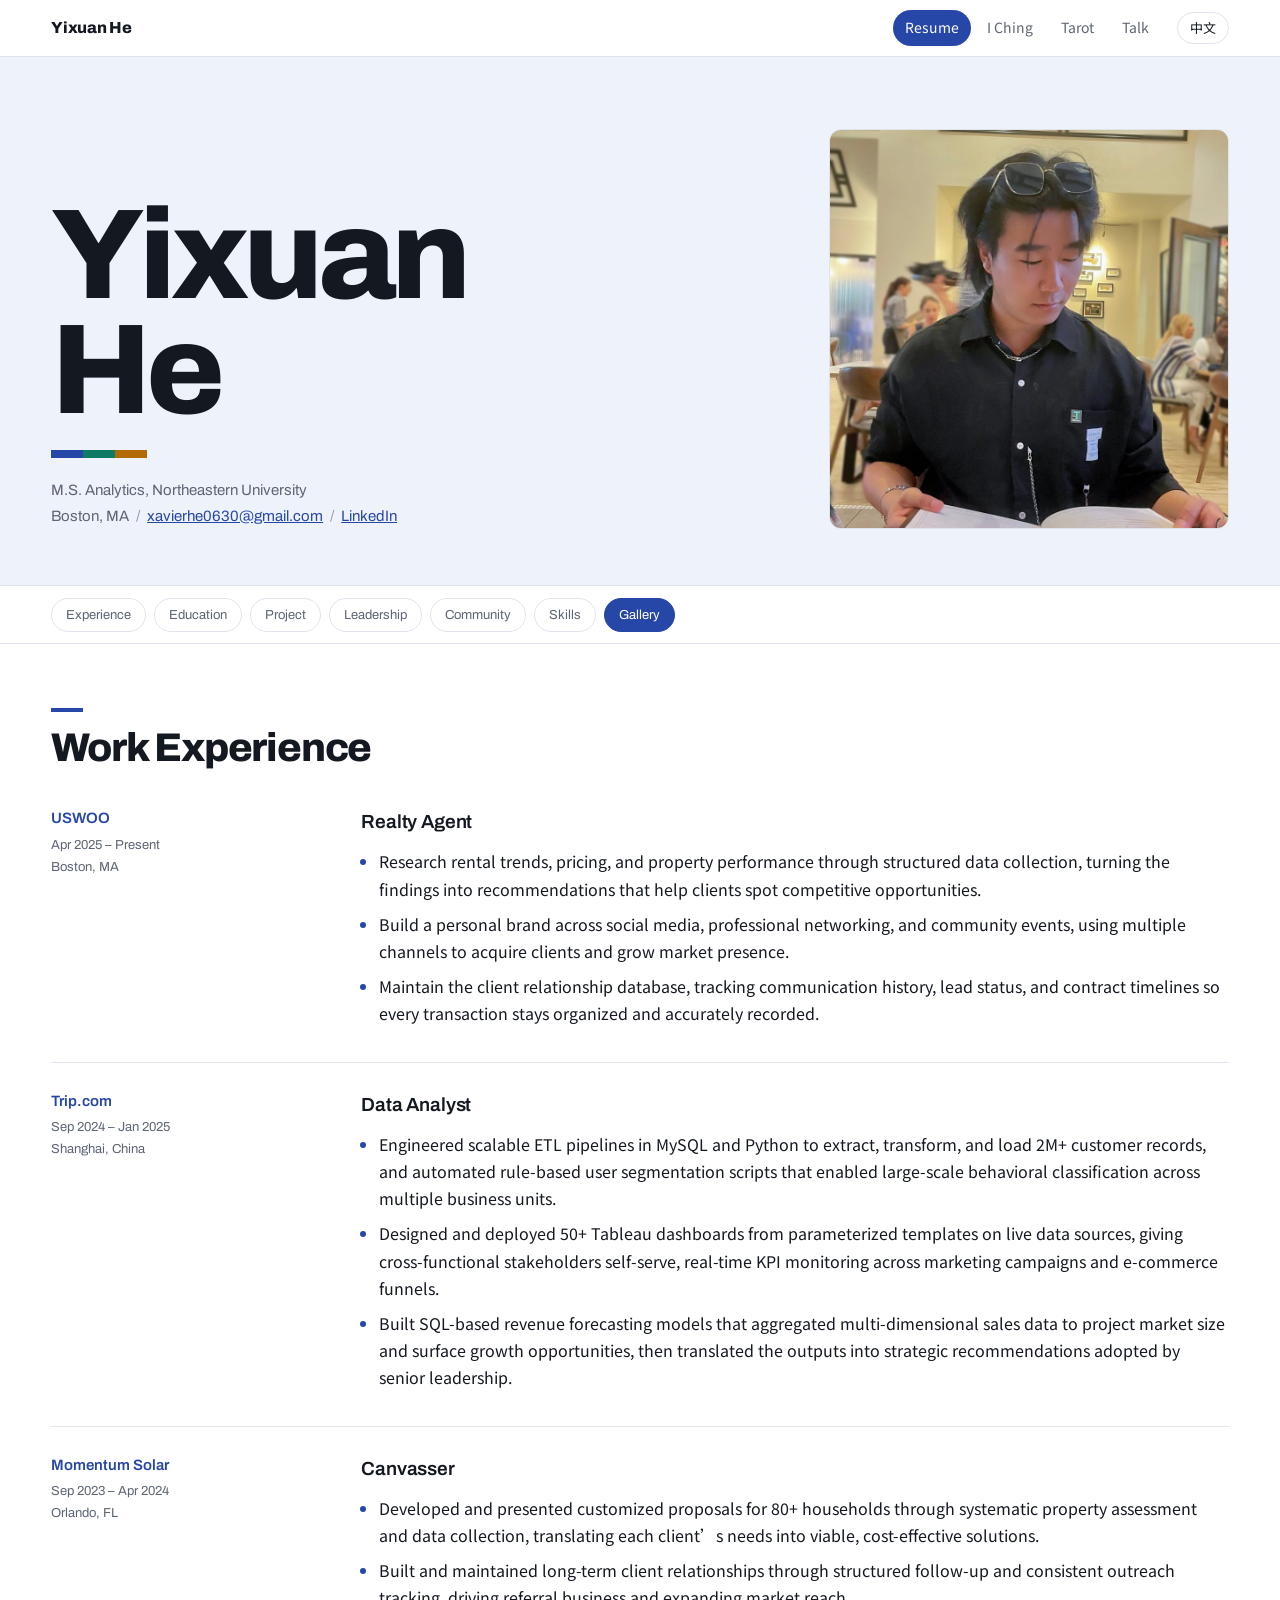
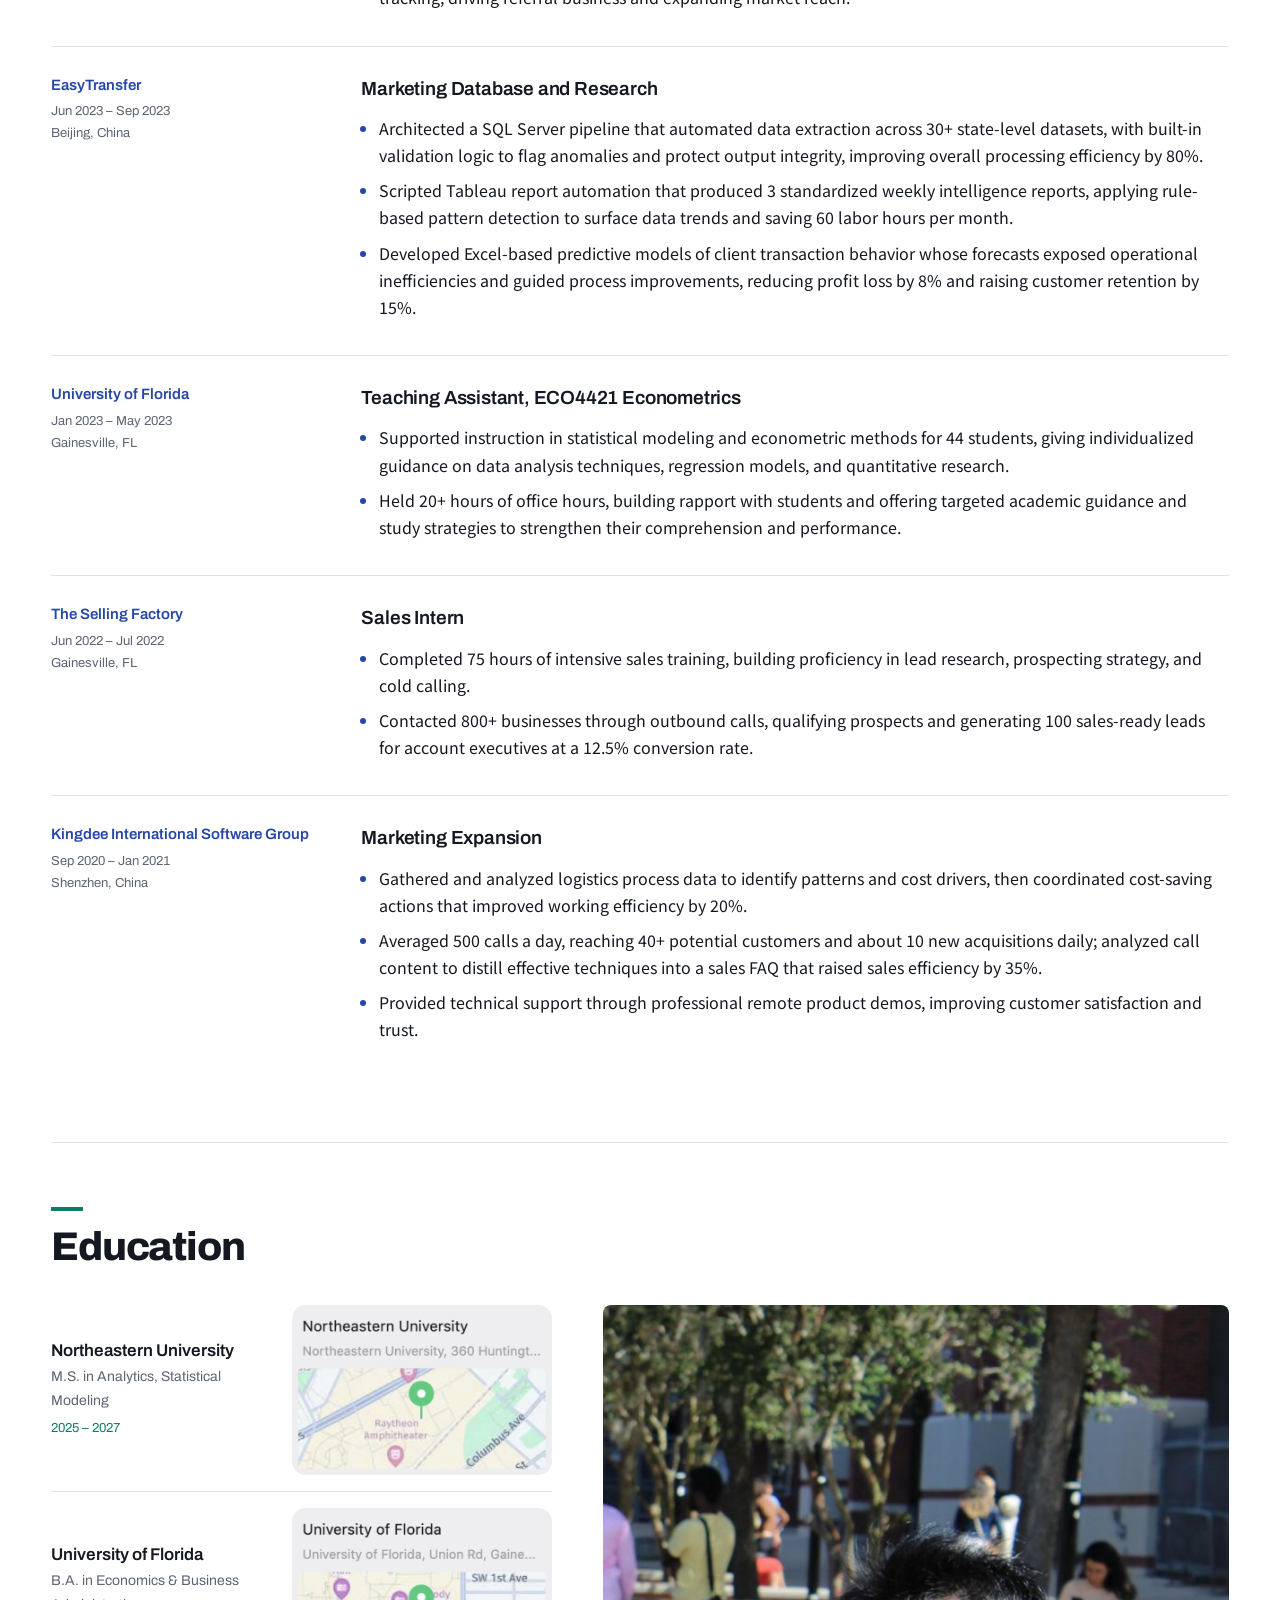
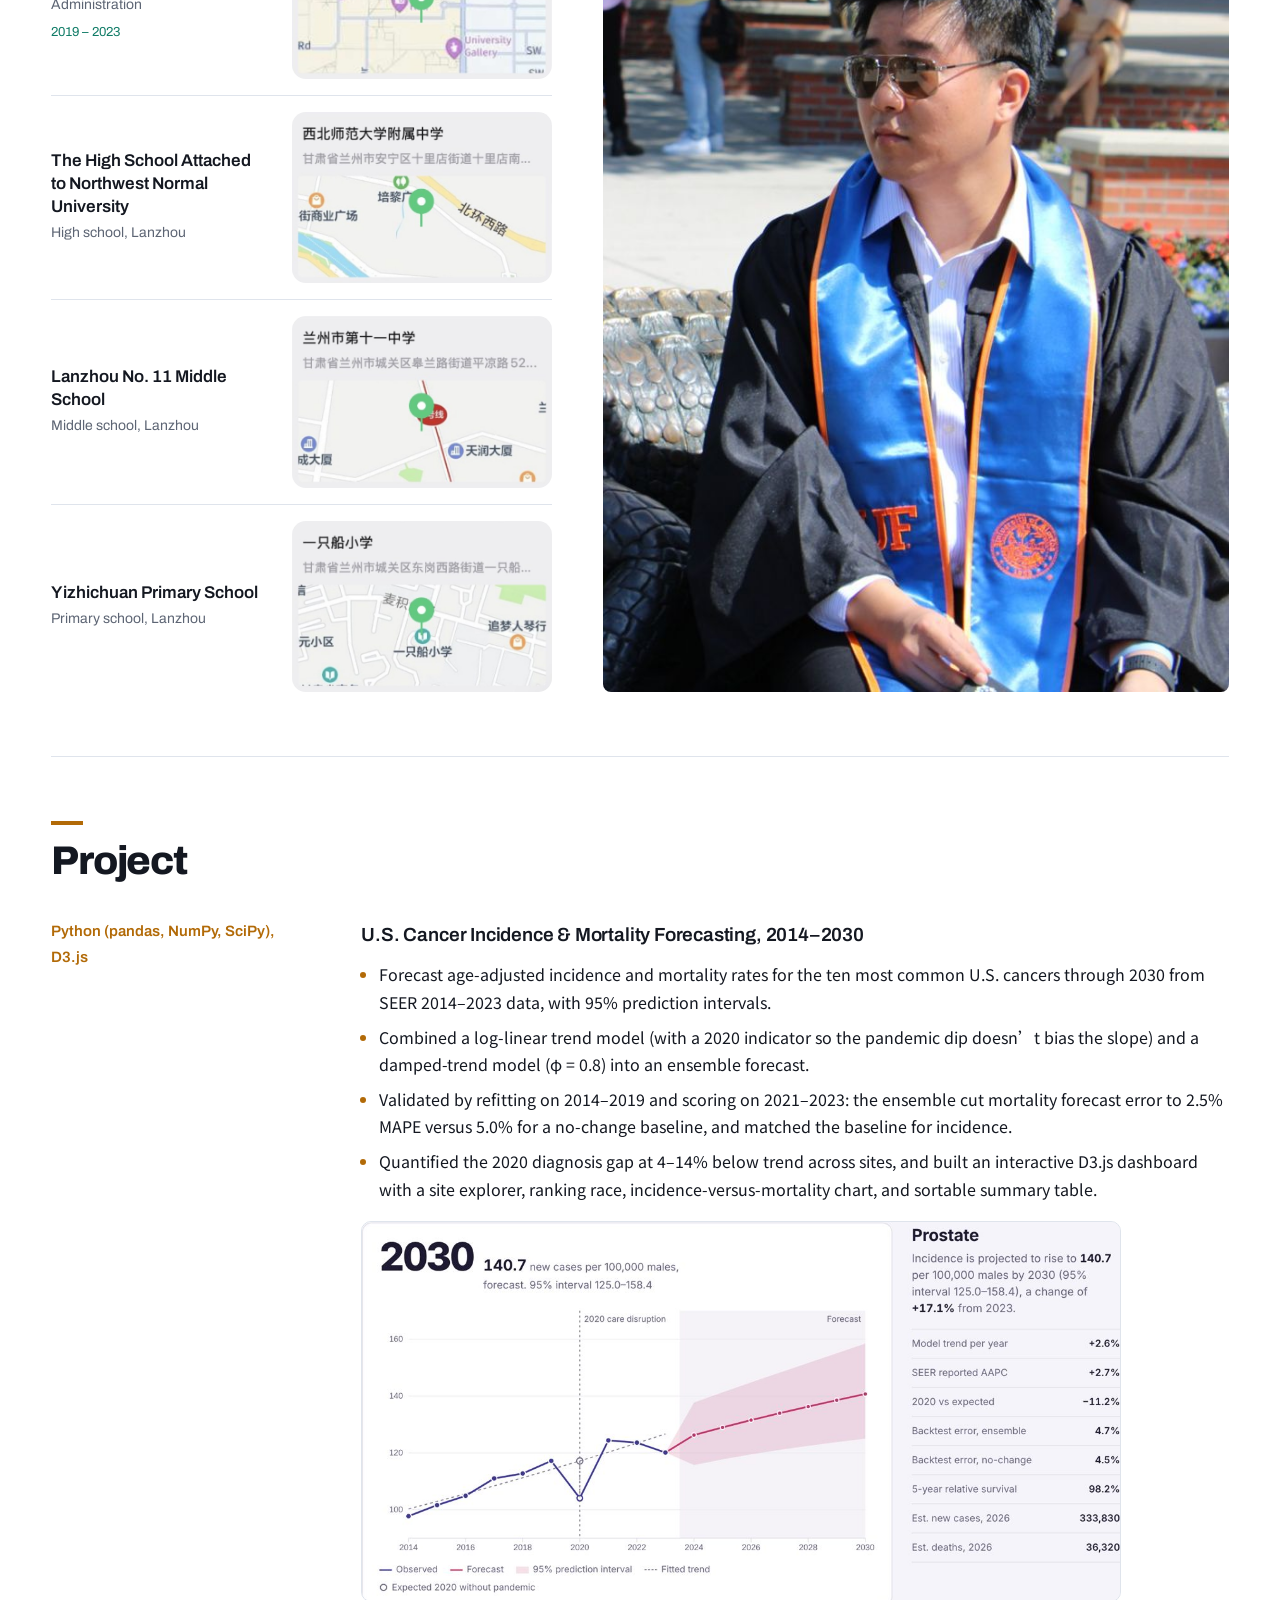
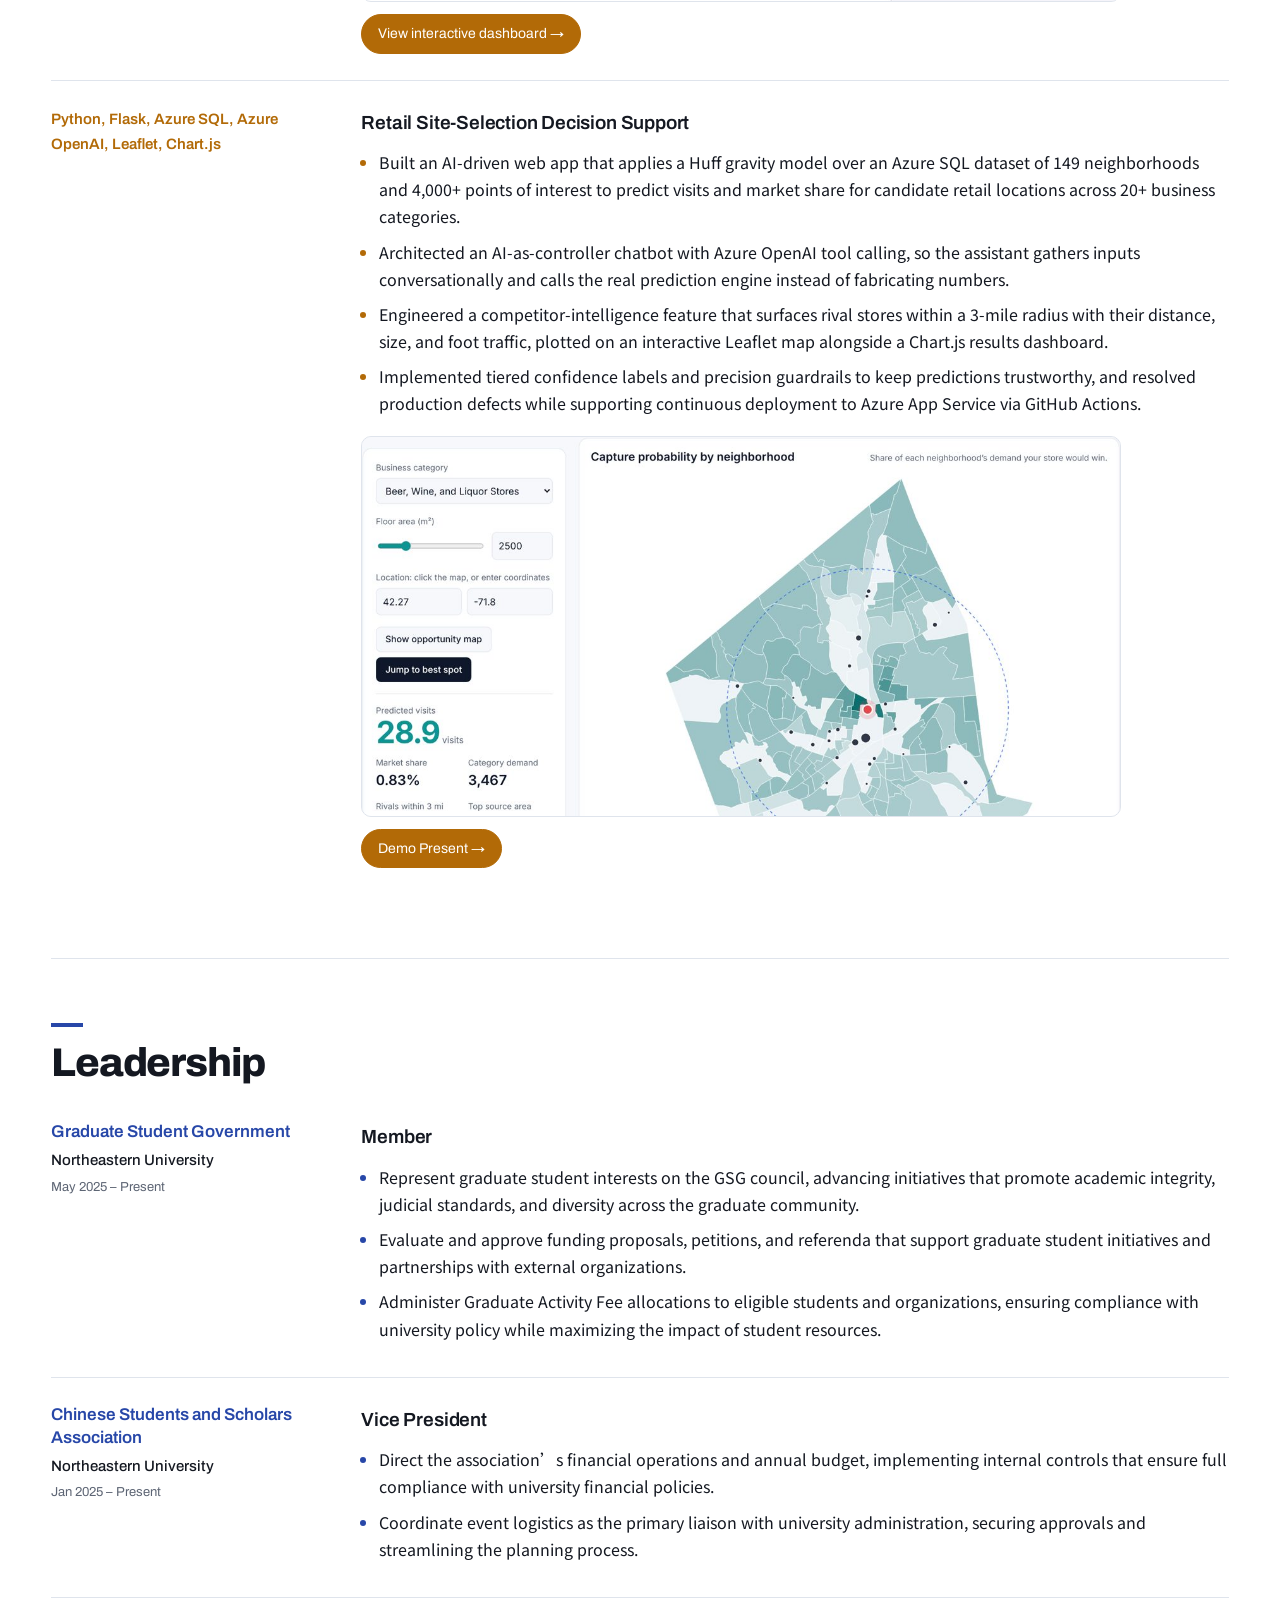
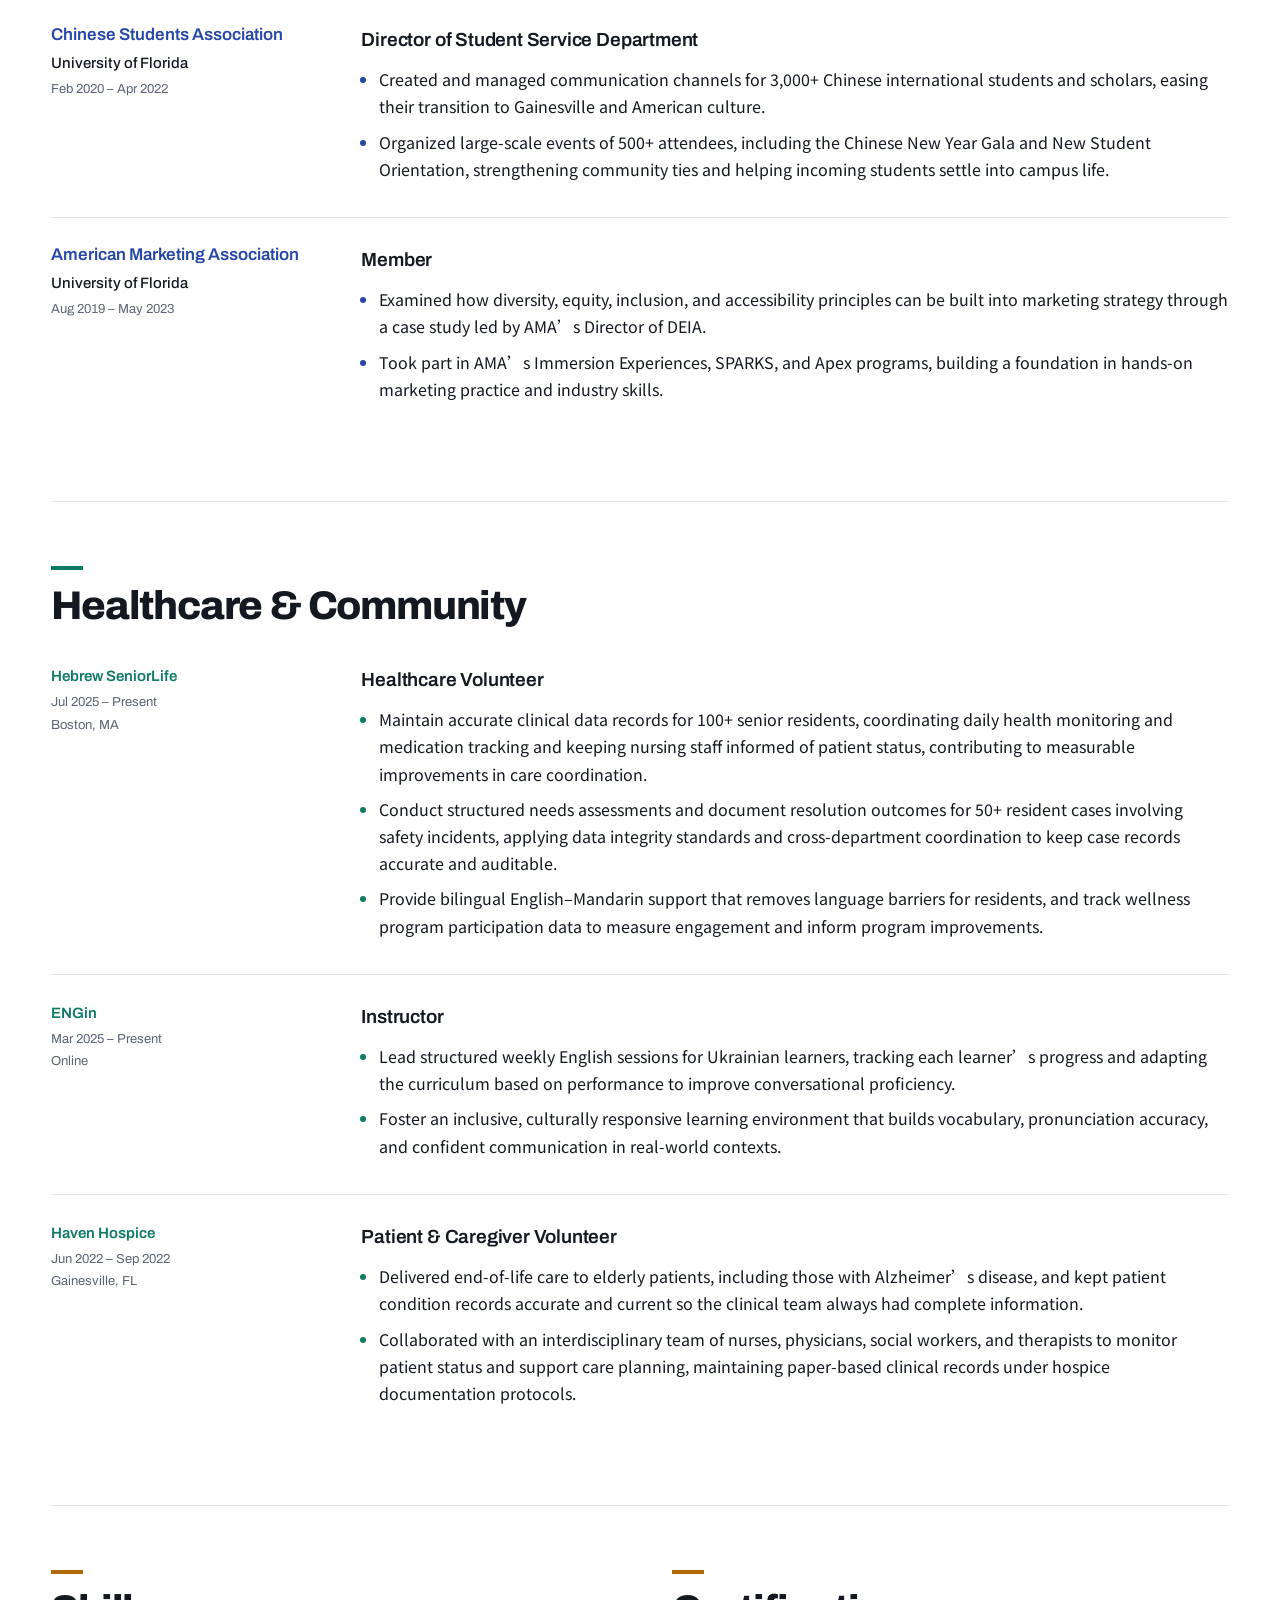
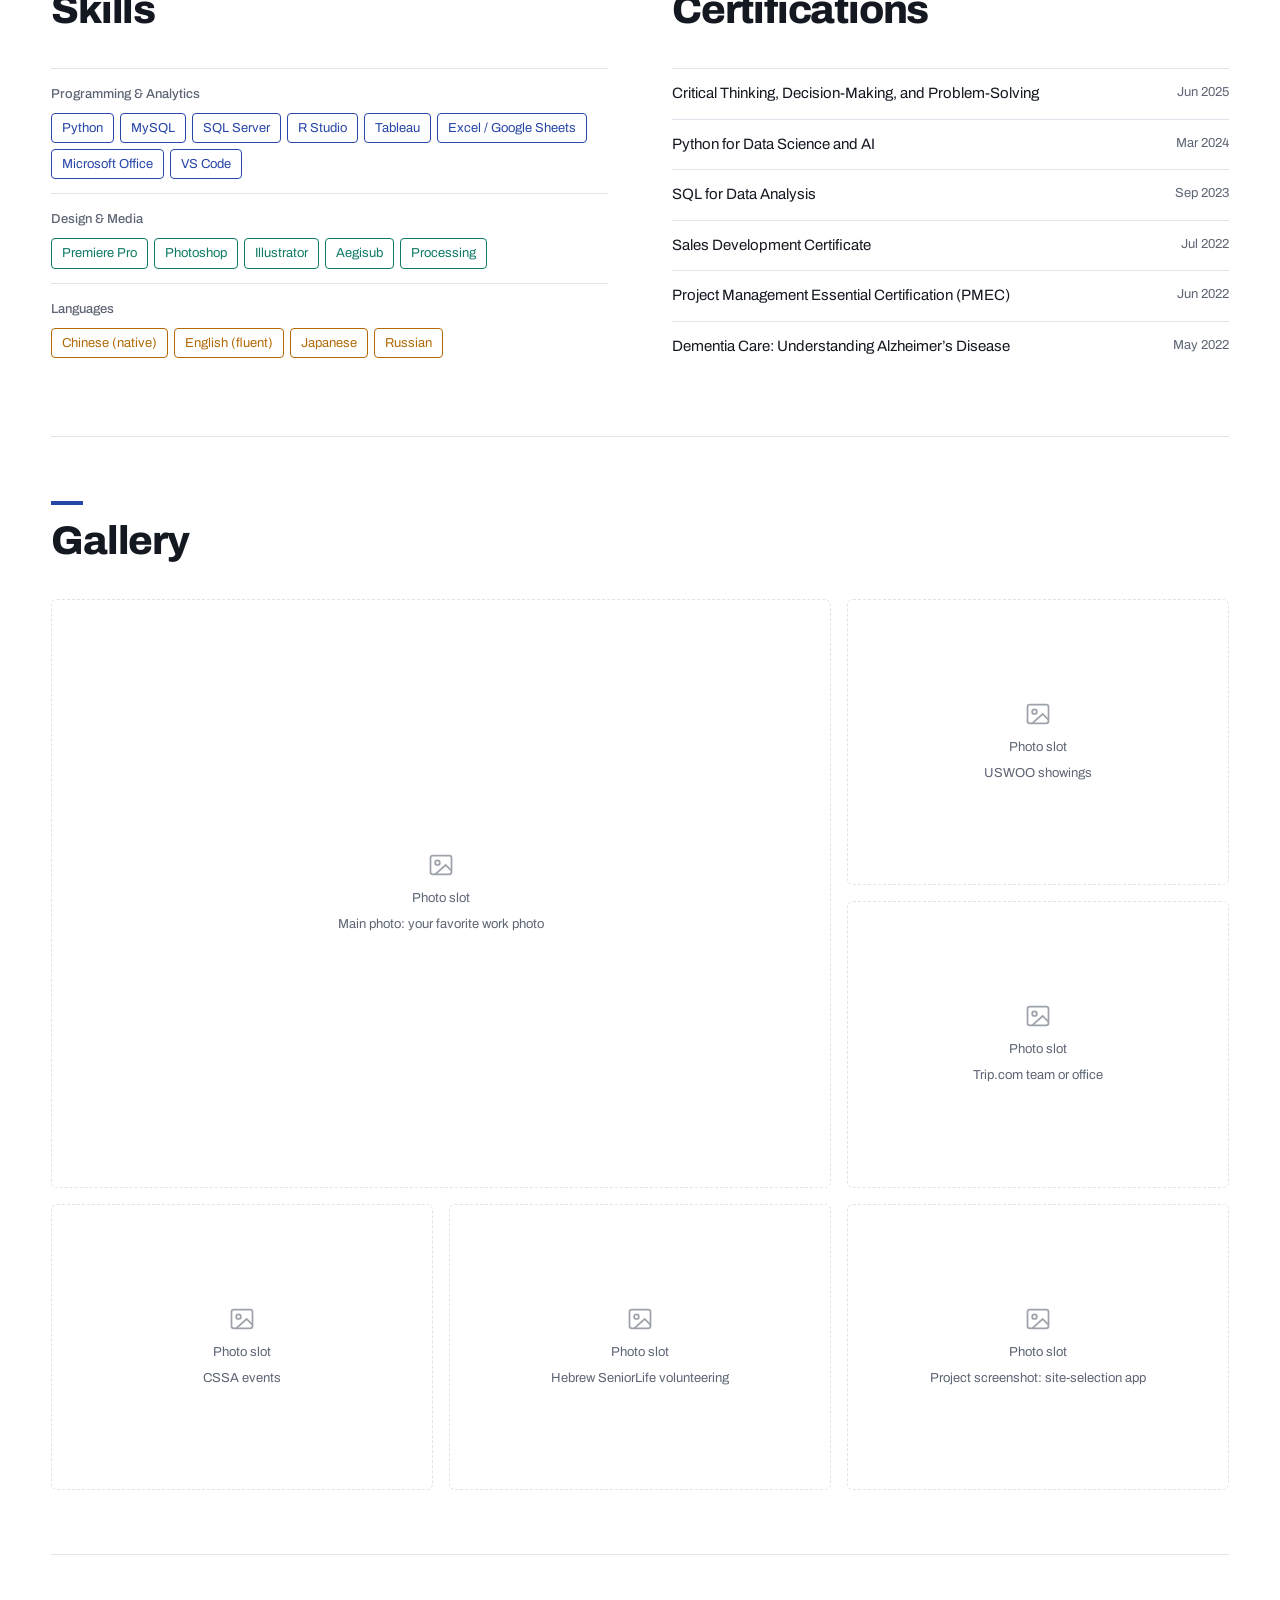
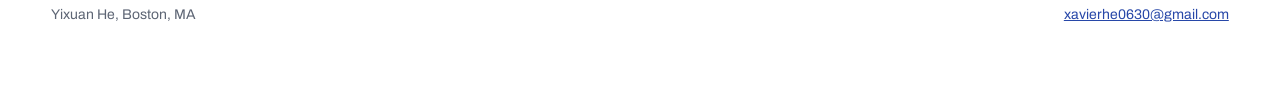
==== index.html @ 08684474 "Update index.html" ====
<!DOCTYPE html>
<html lang="zh-CN">
<head>
<meta charset="utf-8">
<meta name="viewport" content="width=device-width, initial-scale=1, viewport-fit=cover">
<title>Yixuan He</title>
<meta name="description" content="Yixuan He: resume, I Ching readings, tarot planning, and a space to talk.">
<link rel="icon" href="data:,">
<link rel="preconnect" href="https://fonts.googleapis.com">
<link rel="preconnect" href="https://fonts.gstatic.com" crossorigin>
<link href="https://fonts.googleapis.com/css2?family=Archivo:wght@400;500;600;800&family=Cinzel:wght@500;700&family=Ma+Shan+Zheng&family=Noto+Sans+SC:wght@300;400;500;700&family=Noto+Serif+SC:wght@400;600;900&display=swap" rel="stylesheet">
<link rel="stylesheet" href="css/site.css">
</head>
<body data-page="resume">

<nav class="nav" aria-label="Main">
  <div class="nav-inner">
    <a class="brand" href="#resume">Yixuan He</a>
    <div class="tabs">
      <a href="#resume" data-tab="resume" data-en="Resume">个人履历</a>
      <a href="#yijing" data-tab="yijing" data-en="I Ching">易经问卜</a>
      <a href="#tarot" data-tab="tarot" data-en="Tarot">塔罗梳理</a>
      <a href="#listen" data-tab="listen" data-en="Talk">倾诉倾听</a>
    </div>
    <button type="button" class="nav-btn" data-lang-toggle>EN</button>
  </div>
</nav>

<!-- ======================= 第一页 履历（内容在 js/resume-data.js） ======================= -->
<main id="page-resume" class="page p1">
  <div id="resume-root"></div>
</main>

<!-- ======================= 第二页 易经问卜 ======================= -->
<main id="page-yijing" class="page p2">
  <div class="wrap">
    <header class="p2-hero">
      <div>
        <h1 class="p2-title" data-en="I Ching Readings">易经问卜</h1>
        <p class="p2-sub" data-en="Read the image, weigh the words, and ask when to advance and when to wait.">观其象，玩其辞，问其进退</p>
        <div class="seal" aria-hidden="true">问<br>卜</div>
      </div>
      <div class="taiji-wrap" aria-hidden="true">
        <svg class="bagua-ring" viewBox="0 0 400 400">
          <circle cx="200" cy="200" r="196" fill="none" stroke="currentColor" stroke-opacity=".25"/>
          <circle cx="200" cy="200" r="132" fill="none" stroke="currentColor" stroke-opacity=".25"/>
          <g id="trigs" fill="currentColor"></g>
        </svg>
        <svg class="taiji" viewBox="0 0 200 200">
          <circle cx="100" cy="100" r="98" fill="var(--bg)" stroke="var(--ink)" stroke-width="2"/>
          <path d="M100 2 A98 98 0 0 1 100 198 A49 49 0 0 1 100 100 A49 49 0 0 0 100 2Z" fill="var(--ink)"/>
          <circle cx="100" cy="51" r="14" fill="var(--ink)"/>
          <circle cx="100" cy="149" r="14" fill="var(--bg)"/>
        </svg>
      </div>
      <div class="vert" aria-hidden="true">一阴一阳之谓道</div>
      <svg class="mountains" viewBox="0 0 1200 300" preserveAspectRatio="none" aria-hidden="true">
        <path d="M0 300 L0 190 C120 150 180 90 280 120 C360 145 400 70 500 80 C600 92 640 160 760 140 C860 122 900 60 1010 90 C1090 112 1140 150 1200 140 L1200 300Z" fill="var(--ink)" opacity=".07"/>
        <path d="M0 300 L0 240 C140 210 220 170 330 200 C430 228 520 160 640 180 C760 200 830 250 950 220 C1050 196 1120 210 1200 230 L1200 300Z" fill="var(--ink)" opacity=".1"/>
      </svg>
    </header>

    <section class="p2-sec">
      <h2 data-en="About the readings">关于问卜</h2>
      <p class="motto" data-en="Three parts fate, seven parts effort: what happens is up to you.">三分天命七分努力，事在人为</p>
    </section>

    <section class="p2-sec">
      <h2 data-en="Methods">问卜方式</h2>
      <p class="lead" data-en="I work with three methods. Each has its strengths and suits different kinds of questions.">我使用三种方法问卜，各有所长，适合的问题也不同。</p>
      <div class="svc">
        <article class="method"><svg class="hx" viewBox="0 0 44 44" aria-hidden="true" fill="none" stroke="var(--accent)" stroke-width="2.2"><circle cx="22" cy="22" r="17"/><circle cx="22" cy="22" r="13" stroke-width="1"/><rect x="17" y="17" width="10" height="10"/></svg>
          <h3><span data-en="Liu Yao (Six Lines)">六爻卜卦</span><small>Liù Yáo</small></h3>
          <p class="method-tag" data-en="One question at a time: the outcome and its timing">一事一占，断吉凶、看应期</p>
          <dl>
            <dt data-en="Good for">适合问</dt><dd data-en="A specific matter: a job interview, an exam, a relationship, a partnership, a trip, a lost item.">一件具体的事：求职面试、考试、感情、合作、出行、失物。</dd>
          </dl>
          <button type="button" class="method-more" data-scroll="m-liuyao" data-en="Learn more ↓">详细了解 ↓</button>
        </article>
        <article class="method"><svg class="hx" viewBox="0 0 44 44" aria-hidden="true" fill="none" stroke="var(--accent)" stroke-width="2"><circle cx="22" cy="22" r="18"/><circle cx="22" cy="22" r="10"/><line x1="22" y1="4" x2="22" y2="8" transform="rotate(0 22 22)"/><line x1="22" y1="4" x2="22" y2="8" transform="rotate(30 22 22)"/><line x1="22" y1="4" x2="22" y2="8" transform="rotate(60 22 22)"/><line x1="22" y1="4" x2="22" y2="8" transform="rotate(90 22 22)"/><line x1="22" y1="4" x2="22" y2="8" transform="rotate(120 22 22)"/><line x1="22" y1="4" x2="22" y2="8" transform="rotate(150 22 22)"/><line x1="22" y1="4" x2="22" y2="8" transform="rotate(180 22 22)"/><line x1="22" y1="4" x2="22" y2="8" transform="rotate(210 22 22)"/><line x1="22" y1="4" x2="22" y2="8" transform="rotate(240 22 22)"/><line x1="22" y1="4" x2="22" y2="8" transform="rotate(270 22 22)"/><line x1="22" y1="4" x2="22" y2="8" transform="rotate(300 22 22)"/><line x1="22" y1="4" x2="22" y2="8" transform="rotate(330 22 22)"/><rect x="18" y="18" width="8" height="8"/></svg>
          <h3><span data-en="Da Liu Ren">大六壬</span><small>Dà Liù Rén</small></h3>
          <p class="method-tag" data-en="One of the three classical arts: how a situation unfolds, step by step">三式之一，看事情如何一步步展开</p>
          <dl>
            <dt data-en="Good for">适合问</dt><dd data-en="Complex matters with several people or stages, when you want to see where things came from and where they are heading.">牵涉多人、多环节的复杂人事，想了解事情的来龙去脉和发展过程。</dd>
          </dl>
          <button type="button" class="method-more" data-scroll="m-daliuren" data-en="Learn more ↓">详细了解 ↓</button>
        </article>
        <article class="method"><svg class="hx" viewBox="0 0 44 44" aria-hidden="true" fill="var(--accent)"><circle cx="22" cy="11.5" r="7.2" transform="rotate(0 22 22)"/><circle cx="22" cy="11.5" r="7.2" transform="rotate(72 22 22)"/><circle cx="22" cy="11.5" r="7.2" transform="rotate(144 22 22)"/><circle cx="22" cy="11.5" r="7.2" transform="rotate(216 22 22)"/><circle cx="22" cy="11.5" r="7.2" transform="rotate(288 22 22)"/><circle cx="22" cy="22" r="4" fill="var(--surface)"/></svg>
          <h3><span data-en="Plum Blossom Numerology">梅花易数</span><small>Méi Huā Yì Shù</small></h3>
          <p class="method-tag" data-en="Cast from whatever is at hand: quick and flexible">随时随象起卦，灵活快捷</p>
          <dl>
            <dt data-en="Good for">适合问</dt><dd data-en="A sudden question or an urgent choice, when you want a quick sense of direction.">心中一念、眼前急事，想快速得到一个方向。</dd>
          </dl>
          <button type="button" class="method-more" data-scroll="m-meihua" data-en="Learn more ↓">详细了解 ↓</button>
        </article>
      </div>
    </section>

    <section class="p2-sec" aria-labelledby="mdetail-h">
      <h2 id="mdetail-h" data-en="The three methods in depth">三种方法详解</h2>
      <p class="lead" data-en="What each method is, and the kinds of questions it handles best.">每种方法是什么，以及最适合解决哪类问题。</p>
      <article class="mdetail" id="m-liuyao">
        <header class="mdetail-head">
          <h3 data-en="Liu Yao (Six Lines)">六爻卜卦</h3>
          <p class="pinyin">Liù Yáo</p>
          <p class="origin" data-en="Built on the 64 hexagrams of the Book of Changes. Its method is usually traced to the Na Jia system of Jing Fang in the Western Han, and it’s often called “coin divination.”">以《周易》六十四卦为本。起卦和装卦的方法通常追溯到西汉京房的纳甲法，所以又叫「纳甲筮法」，民间也叫「金钱卦」。</p>
        </header>
        <div class="mdetail-body">
          <h4 data-en="Overview">简介</h4>
          <p data-en="Six tosses of three coins build the hexagram line by line from the bottom up; any moving lines produce a second, changed hexagram. Each line is assigned a stem and branch, one of the six relations (parents, siblings, offspring, wealth, officer), and one of the six spirits, and two lines are marked as “self” and “other.”">摇六次铜钱，由下往上得到六个爻，组成本卦；有动爻时，再变出变卦。每一爻都配上天干地支、六亲（父母、兄弟、子孙、妻财、官鬼）和六神，并标出代表自己的「世爻」和代表对方或事情的「应爻」。</p>
          <h4 data-en="Conclusion">结论</h4>
          <p data-en="Usually a clear verdict (will it work out, is it favorable) plus an estimate of when things will happen.">结论通常比较明确：成不成、好不好，还能推算大概什么时候会有结果，也就是「应期」。</p>
          <h4 data-en="Questions it handles well">擅长的问题</h4>
          <ul class="ask-grid"><li><b data-en="Work">工作</b><span data-en="Whether an interview will go well, when to change jobs, a promotion">面试能否通过、换工作的时机、能否升职</span></li><li><b data-en="Exams and applications">考试与申请</b><span data-en="Exam results, school applications, admissions">考试结果、学校申请、录取</span></li><li><b data-en="Relationships">感情</b><span data-en="Where a relationship is going, how the other person feels, getting back together">关系的走向、对方的态度、能否复合</span></li><li><b data-en="Money and partnerships">财务与合作</b><span data-en="Whether a deal or partnership will succeed (not investment advice)">一笔交易或合作的成败（不构成投资建议）</span></li><li><b data-en="Travel and moving">出行与搬迁</b><span data-en="Whether a trip goes smoothly, moving house or city">出行是否顺利、搬家或换城市</span></li><li><b data-en="Lost items">寻物</b><span data-en="Where a lost item might be and whether it will turn up">东西丢在哪个方向、能否找回</span></li></ul>
          <p class="mnote" data-en="Liu Yao follows “one matter, one casting”: the same question shouldn’t be asked again and again in a short time.">六爻讲究「一事一占」，同一件事短时间内不宜反复占问。</p>
        </div>
      </article>
      <article class="mdetail" id="m-daliuren">
        <header class="mdetail-head">
          <h3 data-en="Da Liu Ren">大六壬</h3>
          <p class="pinyin">Dà Liù Rén</p>
          <p class="origin" data-en="Together with Tai Yi and Qi Men Dun Jia it forms the “three classical arts,” and Liu Ren is traditionally ranked first among them. Diviner’s boards excavated from Western Han tombs show it was already in use by then.">与太乙神数、奇门遁甲合称「三式」，六壬向来被称为三式之首。考古出土的西汉六壬式盘说明，它至少在汉代就已经在使用。</p>
        </header>
        <div class="mdetail-body">
          <h4 data-en="Overview">简介</h4>
          <p data-en="A chart is cast from the hour you ask: the month’s general is placed on that hour to set the heaven and earth plates, the day’s stem and branch produce the “four lessons” and the “three transmissions,” and the twelve generals, such as the Noble, the Green Dragon, and the White Tiger, are added.">以问事那一刻的时辰起课：把当月的「月将」加在占时上，排出天盘和地盘；再由当天的干支起出「四课」，发出「三传」，最后配上贵人、青龙、白虎等十二天将。</p>
          <h4 data-en="Conclusion">结论</h4>
          <p data-en="Rich and detailed, it describes a process: how things started, what comes up along the way, how they end, and where each party stands. It suits people who want the full picture.">信息量大，擅长描述过程：事情怎么开始、中间会遇到什么、最后怎么收尾，以及各方的立场和意图。适合想把一件事看完整的人。</p>
          <h4 data-en="Questions it handles well">擅长的问题</h4>
          <ul class="ask-grid"><li><b data-en="Work relationships">职场与人际</b><span data-en="Relationships with a manager or coworkers, team or department changes">和上司、同事的关系，团队或部门变动</span></li><li><b data-en="Partnerships and negotiation">合作与谈判</b><span data-en="What the other side really wants, how a negotiation will go">对方的真实意图、谈判会怎么走</span></li><li><b data-en="Disputes">纠纷与官司</b><span data-en="How a dispute develops and where it turns">局势如何发展、哪里会出现转折</span></li><li><b data-en="Family matters">复杂家事</b><span data-en="Decisions that involve several family members">牵涉几位家人的决定</span></li><li><b data-en="How a situation unfolds">事件走向</b><span data-en="What happens next in something already under way">一件正在进行的事，接下来会怎么发展</span></li><li><b data-en="Finding people and things">寻人寻物</b><span data-en="Where someone or something has gone and whether they’ll be found">人或物的去向、能否找到</span></li></ul>
        </div>
      </article>
      <article class="mdetail" id="m-meihua">
        <header class="mdetail-head">
          <h3 data-en="Plum Blossom Numerology">梅花易数</h3>
          <p class="pinyin">Méi Huā Yì Shù</p>
          <p class="origin" data-en="Traditionally credited to Shao Yong of the Northern Song. The name comes from a story: watching plum blossoms, he saw two sparrows fight over a branch and fall, cast a hexagram, and predicted that a girl would come to pick blossoms the next evening, be startled, and hurt herself, which came true.">相传为北宋邵雍（邵康节）所创。名字来自「观梅占」的故事：邵雍赏梅时看见两只麻雀争枝落地，起卦推断第二天傍晚会有女子来折梅、受惊跌伤，后来果然应验。</p>
        </header>
        <div class="mdetail-body">
          <h4 data-en="Overview">简介</h4>
          <p data-en="No tools are needed. The date and hour, a number said off the cuff, the strokes of a character, a sound you hear, or something you see can all produce a hexagram, which is then read with its nuclear and changed hexagrams.">起卦不需要工具。年月日时、随口说的数字、一个字的笔画、听到的声音、看到的事物，都可以起卦。得出主卦之后，再看互卦和变卦。</p>
          <h4 data-en="Conclusion">结论</h4>
          <p data-en="A quick sense of the overall trend and direction, read through imagery: roughly where things are heading, and whether to move forward or hold back.">快速给出整体趋势和方向，偏重「象」：事情大致往哪里走，现在该进还是该退。</p>
          <h4 data-en="Questions it handles well">擅长的问题</h4>
          <ul class="ask-grid"><li><b data-en="Everyday choices">日常抉择</b><span data-en="Whether to go today, whether to do something">今天要不要去、这件事要不要做</span></li><li><b data-en="A sudden thought">心中一念</b><span data-en="A worry or idea that just came up">突然冒出来的担心或想法</span></li><li><b data-en="Urgent matters">急事</b><span data-en="When there’s no time for a long reading and you need an answer fast">来不及细问、需要尽快判断</span></li><li><b data-en="Direction and timing">方向与时机</b><span data-en="Move ahead or hold back, act now or wait">进还是退，现在做还是再等等</span></li><li><b data-en="The general outlook">大致吉凶</b><span data-en="Whether something looks good or bad overall">一件事整体是好是坏</span></li></ul>
        </div>
      </article>
      <h3 class="mcompare-title" data-en="How to choose">三种方法怎么选</h3>
      <div class="mcompare-wrap">
        <table class="mcompare">
          <thead><tr><th></th><th data-en="Liu Yao">六爻卜卦</th><th data-en="Da Liu Ren">大六壬</th><th data-en="Plum Blossom">梅花易数</th></tr></thead>
          <tbody>
            <tr><th scope="row" data-en="Cast from">起卦依据</th><td data-en="Six coin tosses">摇铜钱六次</td><td data-en="The hour you ask">问事的时辰</td><td data-en="A number, the time, a character, a sound, or an object">数字、时间、字、声音或外物</td></tr>
            <tr><th scope="row" data-en="Focus">侧重</th><td data-en="Outcome and timing of one matter">一件事的成败和应期</td><td data-en="The course of a complex situation and the people in it">复杂人事的过程和各方关系</td><td data-en="Overall trend and direction">整体趋势和方向</td></tr>
            <tr><th scope="row" data-en="Answer style">回答方式</th><td data-en="A clear verdict with timing">结论明确，带时间点</td><td data-en="The full story, in detail">来龙去脉，比较详细</td><td data-en="Brief, read through imagery">简洁，偏重象</td></tr>
            <tr><th scope="row" data-en="Typical questions">典型问题</th><td data-en="Interviews, exams, relationships, deals">面试、考试、感情、合作</td><td data-en="Workplace dynamics, negotiation, disputes, family">职场人际、谈判、纠纷、家事</td><td data-en="Everyday choices, sudden thoughts, urgent matters">日常抉择、心中一念、急事</td></tr>
          </tbody>
        </table>
      </div>
      <p class="mpick" data-en="Not sure which to choose? Pick “Not sure, choose for me” when you book, and I’ll choose based on your question.">不确定选哪一种？预约时选「不确定，请帮我选」，我会根据你的问题来选择。</p>
    </section>

    <section class="p2-sec">
      <h2 data-en="Gallery">图录</h2>
      <p class="lead" data-en="For your Daoist-themed images or photos from readings.">留给你的道家文化图片或问卜现场照片。</p>
      <div class="p2-imgs">
        <div class="ph-img"><svg viewBox="0 0 24 24" fill="none" stroke="currentColor" stroke-width="1.5" aria-hidden="true"><rect x="3" y="4" width="18" height="16" rx="2"/><circle cx="9" cy="10" r="2"/><path d="M21 17l-5-5-9 8"/></svg><span data-en="Large image">大图位</span></div>
        <div class="ph-img"><svg viewBox="0 0 24 24" fill="none" stroke="currentColor" stroke-width="1.5" aria-hidden="true"><rect x="3" y="4" width="18" height="16" rx="2"/><circle cx="9" cy="10" r="2"/><path d="M21 17l-5-5-9 8"/></svg><span data-en="Image">图片位</span></div>
        <div class="ph-img"><svg viewBox="0 0 24 24" fill="none" stroke="currentColor" stroke-width="1.5" aria-hidden="true"><rect x="3" y="4" width="18" height="16" rx="2"/><circle cx="9" cy="10" r="2"/><path d="M21 17l-5-5-9 8"/></svg><span data-en="Image">图片位</span></div>
      </div>
    </section>

    <section class="p2-sec" id="book-yijing">
      <h2 data-en="Book a reading">预约</h2>
      <p class="lead" data-en="Choose I Ching, tarot, or both in one session.">可以单独约易经问卜、塔罗梳理，或两者一起。</p>
      <div data-booking data-default="yijing"></div>
      <p class="disclaimer" data-en="Readings are for reflection only and are not medical, legal, financial, or other professional advice.">问卜结果仅供参考与自我思考，不构成医疗、法律、投资或其他专业建议。</p>
    </section>
  </div>
</main>

<!-- ======================= 第三页 塔罗 ======================= -->
<main id="page-tarot" class="page p3">
  <div class="wrap">
    <header class="p3-hero">
      <h1><small>Tarot</small><span data-en="Lay your thinking out on the table">用塔罗，把思路摊开</span></h1>
      <p data-en="I won’t predict your future. The cards help untangle your thoughts one by one, so you can see where you are, what’s in the way, and what to do next.">不替你预言结果，而是借牌面把纠缠的想法一张张摆出来，看清现在、卡点和下一步。</p>
      <div class="spread">
        <button type="button" class="card" aria-label="翻开第一张：现状" data-en-label="Turn over card one: where you are"><div class="face back"><svg viewBox="0 0 70 120" aria-hidden="true"><rect x="4" y="4" width="62" height="112" rx="5" fill="none" stroke="#c9a961" stroke-opacity=".7"/><rect x="8" y="8" width="54" height="104" rx="3" fill="none" stroke="#c9a961" stroke-opacity=".35"/><circle cx="35" cy="60" r="16" fill="none" stroke="#c9a961"/><path d="M41 49a12 12 0 1 0 0 22a14 14 0 0 1 0-22z" fill="#c9a961"/><g stroke="#c9a961" stroke-width=".8"><line x1="35" y1="60" x2="35" y2="36" transform="rotate(0 35 60)" stroke-dasharray="0 22 2 0"/><line x1="35" y1="60" x2="35" y2="36" transform="rotate(30 35 60)" stroke-dasharray="0 22 2 0"/><line x1="35" y1="60" x2="35" y2="36" transform="rotate(60 35 60)" stroke-dasharray="0 22 2 0"/><line x1="35" y1="60" x2="35" y2="36" transform="rotate(90 35 60)" stroke-dasharray="0 22 2 0"/><line x1="35" y1="60" x2="35" y2="36" transform="rotate(120 35 60)" stroke-dasharray="0 22 2 0"/><line x1="35" y1="60" x2="35" y2="36" transform="rotate(150 35 60)" stroke-dasharray="0 22 2 0"/><line x1="35" y1="60" x2="35" y2="36" transform="rotate(180 35 60)" stroke-dasharray="0 22 2 0"/><line x1="35" y1="60" x2="35" y2="36" transform="rotate(210 35 60)" stroke-dasharray="0 22 2 0"/><line x1="35" y1="60" x2="35" y2="36" transform="rotate(240 35 60)" stroke-dasharray="0 22 2 0"/><line x1="35" y1="60" x2="35" y2="36" transform="rotate(270 35 60)" stroke-dasharray="0 22 2 0"/><line x1="35" y1="60" x2="35" y2="36" transform="rotate(300 35 60)" stroke-dasharray="0 22 2 0"/><line x1="35" y1="60" x2="35" y2="36" transform="rotate(330 35 60)" stroke-dasharray="0 22 2 0"/></g><path d="M35 18l2 5 5 .5-4 3 1.5 5-4.5-3-4.5 3 1.5-5-4-3 5-.5z" fill="#c9a961" transform="scale(.7) translate(15 6)"/><path d="M35 18l2 5 5 .5-4 3 1.5 5-4.5-3-4.5 3 1.5-5-4-3 5-.5z" fill="#c9a961" transform="scale(.7) translate(15 128)"/></svg></div><div class="face front"><span class="roman">I</span><b data-en="Where you are">现状</b><span data-en="Your starting point">你此刻站在哪里</span></div></button>
        <button type="button" class="card" aria-label="翻开第二张：卡点" data-en-label="Turn over card two: what’s in the way"><div class="face back"><svg viewBox="0 0 70 120" aria-hidden="true"><rect x="4" y="4" width="62" height="112" rx="5" fill="none" stroke="#c9a961" stroke-opacity=".7"/><rect x="8" y="8" width="54" height="104" rx="3" fill="none" stroke="#c9a961" stroke-opacity=".35"/><circle cx="35" cy="60" r="16" fill="none" stroke="#c9a961"/><path d="M41 49a12 12 0 1 0 0 22a14 14 0 0 1 0-22z" fill="#c9a961"/><g stroke="#c9a961" stroke-width=".8"><line x1="35" y1="60" x2="35" y2="36" transform="rotate(0 35 60)" stroke-dasharray="0 22 2 0"/><line x1="35" y1="60" x2="35" y2="36" transform="rotate(30 35 60)" stroke-dasharray="0 22 2 0"/><line x1="35" y1="60" x2="35" y2="36" transform="rotate(60 35 60)" stroke-dasharray="0 22 2 0"/><line x1="35" y1="60" x2="35" y2="36" transform="rotate(90 35 60)" stroke-dasharray="0 22 2 0"/><line x1="35" y1="60" x2="35" y2="36" transform="rotate(120 35 60)" stroke-dasharray="0 22 2 0"/><line x1="35" y1="60" x2="35" y2="36" transform="rotate(150 35 60)" stroke-dasharray="0 22 2 0"/><line x1="35" y1="60" x2="35" y2="36" transform="rotate(180 35 60)" stroke-dasharray="0 22 2 0"/><line x1="35" y1="60" x2="35" y2="36" transform="rotate(210 35 60)" stroke-dasharray="0 22 2 0"/><line x1="35" y1="60" x2="35" y2="36" transform="rotate(240 35 60)" stroke-dasharray="0 22 2 0"/><line x1="35" y1="60" x2="35" y2="36" transform="rotate(270 35 60)" stroke-dasharray="0 22 2 0"/><line x1="35" y1="60" x2="35" y2="36" transform="rotate(300 35 60)" stroke-dasharray="0 22 2 0"/><line x1="35" y1="60" x2="35" y2="36" transform="rotate(330 35 60)" stroke-dasharray="0 22 2 0"/></g><path d="M35 18l2 5 5 .5-4 3 1.5 5-4.5-3-4.5 3 1.5-5-4-3 5-.5z" fill="#c9a961" transform="scale(.7) translate(15 6)"/><path d="M35 18l2 5 5 .5-4 3 1.5 5-4.5-3-4.5 3 1.5-5-4-3 5-.5z" fill="#c9a961" transform="scale(.7) translate(15 128)"/></svg></div><div class="face front"><span class="roman">II</span><b data-en="What’s in the way">卡点</b><span data-en="What keeps you stuck">是什么让你停住</span></div></button>
        <button type="button" class="card" aria-label="翻开第三张：下一步" data-en-label="Turn over card three: next step"><div class="face back"><svg viewBox="0 0 70 120" aria-hidden="true"><rect x="4" y="4" width="62" height="112" rx="5" fill="none" stroke="#c9a961" stroke-opacity=".7"/><rect x="8" y="8" width="54" height="104" rx="3" fill="none" stroke="#c9a961" stroke-opacity=".35"/><circle cx="35" cy="60" r="16" fill="none" stroke="#c9a961"/><path d="M41 49a12 12 0 1 0 0 22a14 14 0 0 1 0-22z" fill="#c9a961"/><g stroke="#c9a961" stroke-width=".8"><line x1="35" y1="60" x2="35" y2="36" transform="rotate(0 35 60)" stroke-dasharray="0 22 2 0"/><line x1="35" y1="60" x2="35" y2="36" transform="rotate(30 35 60)" stroke-dasharray="0 22 2 0"/><line x1="35" y1="60" x2="35" y2="36" transform="rotate(60 35 60)" stroke-dasharray="0 22 2 0"/><line x1="35" y1="60" x2="35" y2="36" transform="rotate(90 35 60)" stroke-dasharray="0 22 2 0"/><line x1="35" y1="60" x2="35" y2="36" transform="rotate(120 35 60)" stroke-dasharray="0 22 2 0"/><line x1="35" y1="60" x2="35" y2="36" transform="rotate(150 35 60)" stroke-dasharray="0 22 2 0"/><line x1="35" y1="60" x2="35" y2="36" transform="rotate(180 35 60)" stroke-dasharray="0 22 2 0"/><line x1="35" y1="60" x2="35" y2="36" transform="rotate(210 35 60)" stroke-dasharray="0 22 2 0"/><line x1="35" y1="60" x2="35" y2="36" transform="rotate(240 35 60)" stroke-dasharray="0 22 2 0"/><line x1="35" y1="60" x2="35" y2="36" transform="rotate(270 35 60)" stroke-dasharray="0 22 2 0"/><line x1="35" y1="60" x2="35" y2="36" transform="rotate(300 35 60)" stroke-dasharray="0 22 2 0"/><line x1="35" y1="60" x2="35" y2="36" transform="rotate(330 35 60)" stroke-dasharray="0 22 2 0"/></g><path d="M35 18l2 5 5 .5-4 3 1.5 5-4.5-3-4.5 3 1.5-5-4-3 5-.5z" fill="#c9a961" transform="scale(.7) translate(15 6)"/><path d="M35 18l2 5 5 .5-4 3 1.5 5-4.5-3-4.5 3 1.5-5-4-3 5-.5z" fill="#c9a961" transform="scale(.7) translate(15 128)"/></svg></div><div class="face front"><span class="roman">III</span><b data-en="Next step">下一步</b><span data-en="One thing to do first">可以先做的一件事</span></div></button>
      </div>
      <p class="hint" data-en="Tap a card to turn it over">点一下牌，翻开看看</p>
    </header>

    <section class="p3-sec">
      <h2 data-en="Good questions to bring">适合带来的问题</h2>
      <p class="lead" data-en="Service details to come. Three kinds of questions, for now.">具体服务说明待补充，以下按“思路梳理与规划”先拟三类。</p>
      <div class="topics">
        <div class="topic"><div class="glyph">☾</div><h3 data-en="Too many thoughts">想法太多，理不清</h3><p data-en="Put every loose thread on the table and sort facts from worries.">把脑子里的线头逐一摆上桌，分清哪些是事实、哪些是担心。</p></div>
        <div class="topic"><div class="glyph">✧</div><h3 data-en="At a crossroads">站在岔路口</h3><p data-en="Between two or more options, see what you really care about on each path.">两个或多个选项之间，看清每条路你真正在意的是什么。</p></div>
        <div class="topic"><div class="glyph">☉</div><h3 data-en="A goal without a plan">有目标，缺计划</h3><p data-en="Break a big goal into stages and find the step to take first.">把一个大目标拆成阶段，找出眼下最该先动的那一步。</p></div>
      </div>
    </section>

    <section class="p3-sec">
      <h2 data-en="Spreads">牌阵</h2>
      <p class="lead" data-en="Names and uses to be added.">牌阵名称与用途待补充。</p>
      <div class="spreads">
        <div class="ph"><h3 data-en="Three cards">三张牌</h3><div class="mini"><i></i><i></i><i></i></div><span data-en="Where you are, what’s in the way, next step">现状、卡点、下一步</span></div>
        <div class="ph"><h3 data-en="Spread two (TBD)">牌阵二（待定）</h3><div class="mini"><i></i><i></i><i></i><i></i><i></i></div><span data-en="For example: comparing options">例如：决策对比牌阵</span></div>
        <div class="ph"><h3 data-en="Spread three (TBD)">牌阵三（待定）</h3><div class="mini"><i></i><i></i><i></i><i></i><i></i><i></i><i></i></div><span data-en="For example: quarterly or yearly planning">例如：季度 / 年度规划牌阵</span></div>
      </div>
    </section>

    <section class="p3-sec">
      <h2 data-en="How a reading works">一次解读怎么进行</h2>
      <p class="lead" data-en="Adjust these steps to your own practice.">流程可按你的习惯调整。</p>
      <ol class="p3-steps">
        <li><h3 data-en="Name the question">说出问题</h3><p data-en="Say in a sentence or two what you want to sort out">用一两句话讲清你想梳理的事</p></li>
        <li><h3 data-en="Choose a spread">选择牌阵</h3><p data-en="Matched to your question">根据问题选合适的牌阵</p></li>
        <li><h3 data-en="Draw and read">抽牌解读</h3><p data-en="Card by card, checked against your real situation">逐张讲解，并和你的实际情况对照</p></li>
        <li><h3 data-en="Turn it into a plan">整理成计划</h3><p data-en="A few concrete steps (format to be decided)">把结论写成可执行的几步（形式待定）</p></li>
      </ol>
    </section>

    <section class="p3-sec">
      <h2 data-en="Cards and sessions">牌面与现场</h2>
      <p class="lead" data-en="For photos of your decks or sessions.">留给你的牌组照片或解读现场照片。</p>
      <div class="p3-imgs">
        <div class="ph-img"><svg viewBox="0 0 24 24" fill="none" stroke="currentColor" stroke-width="1.5" aria-hidden="true"><rect x="3" y="4" width="18" height="16" rx="2"/><circle cx="9" cy="10" r="2"/><path d="M21 17l-5-5-9 8"/></svg><span data-en="Image">图片位</span></div>
        <div class="ph-img"><svg viewBox="0 0 24 24" fill="none" stroke="currentColor" stroke-width="1.5" aria-hidden="true"><rect x="3" y="4" width="18" height="16" rx="2"/><circle cx="9" cy="10" r="2"/><path d="M21 17l-5-5-9 8"/></svg><span data-en="Image">图片位</span></div>
        <div class="ph-img"><svg viewBox="0 0 24 24" fill="none" stroke="currentColor" stroke-width="1.5" aria-hidden="true"><rect x="3" y="4" width="18" height="16" rx="2"/><circle cx="9" cy="10" r="2"/><path d="M21 17l-5-5-9 8"/></svg><span data-en="Image">图片位</span></div>
        <div class="ph-img"><svg viewBox="0 0 24 24" fill="none" stroke="currentColor" stroke-width="1.5" aria-hidden="true"><rect x="3" y="4" width="18" height="16" rx="2"/><circle cx="9" cy="10" r="2"/><path d="M21 17l-5-5-9 8"/></svg><span data-en="Image">图片位</span></div>
      </div>
    </section>

    <section class="p3-sec" id="book-tarot">
      <h2 data-en="Book a reading">预约</h2>
      <p class="lead" data-en="Choose tarot, I Ching, or both in one session.">可以单独约塔罗梳理、易经问卜，或两者一起。</p>
      <div data-booking data-default="tarot"></div>
    </section>
  </div>
</main>

<!-- ======================= 第四页 倾诉倾听 ======================= -->
<main id="page-listen" class="page p4">
  <div class="wrap">
    <header class="p4-hero">
      <div>
        <h1 data-en="Here, you can<br>slow down.">在这里，<br>你可以慢一点。</h1>
        <p data-en="Talk about what’s been weighing on you. No rush to find answers. First, be heard.">说说最近压在心上的事。不急着找答案，先被好好听见。</p>
      </div>
      <div class="breath">
        <div class="orb" id="orb"><span id="orbText">准备好了吗</span></div>
        <button type="button" id="breathBtn">开始一次呼吸练习</button>
      </div>
    </header>

    <aside class="notice">
      <h2 data-en="What this space is">关于这里</h2>
      <p data-en="I’m studying and preparing for professional certification, and I’m not licensed yet. What I offer is a space to talk and be listened to. It isn’t counseling, therapy, or medical diagnosis. If you need professional care, I can help you look for a licensed provider.">我目前正在系统学习并备考相关资质，尚未取得执照。这里提供的是倾诉与倾听陪伴，不是心理咨询、心理治疗或医学诊断。如果你需要专业帮助，我可以协助你寻找持证的专业人士。</p>
    </aside>

    <section class="p4-sec">
      <h2 data-en="About me">关于我</h2>
      <p class="lead" data-en="People coming for the first time want to know who you are and what you’re learning.">第一次来的人，最想先知道你是谁、正在学什么。</p>
      <div class="p4-me">
        <div class="ph-img"><svg viewBox="0 0 24 24" fill="none" stroke="currentColor" stroke-width="1.5" aria-hidden="true"><rect x="3" y="4" width="18" height="16" rx="2"/><circle cx="9" cy="10" r="2"/><path d="M21 17l-5-5-9 8"/></svg><span data-en="Portrait">头像位</span></div>
        <div class="ph" data-en="To fill in: what you’re studying, the certification you’re preparing for, your experience accompanying people (Hebrew SeniorLife, Haven Hospice), and that you speak Chinese and English.">待补充：你正在学习的方向和备考的资质、你的陪伴经验（如 Hebrew SeniorLife 和 Haven Hospice），以及中英双语。</div>
      </div>
    </section>

    <section class="p4-sec">
      <h2 data-en="What we can talk about">可以聊些什么</h2>
      <p class="lead" data-en="Drafted from your experience; confirm or change.">方向待你确认，以下是根据你的经历先拟的几项。</p>
      <div class="chips">
        <div class="chip"><h3 data-en="Stress and mood">压力与情绪</h3><p data-en="Worry, feeling low, poor sleep, no energy">焦虑、低落、睡不好、提不起劲</p></div>
        <div class="chip"><h3 data-en="School and career">学业与职业</h3><p data-en="Job-search doubts, choosing a direction, adjusting at work">求职迷茫、方向选择、职场适应</p></div>
        <div class="chip"><h3 data-en="Studying abroad">留学与跨文化适应</h3><p data-en="Loneliness, identity, culture shock">孤独感、身份感、文化冲击</p></div>
        <div class="chip"><h3 data-en="Relationships">关系</h3><p data-en="Family, partners, friends and coworkers">家庭、亲密关系、人际相处</p></div>
        <div class="chip"><h3 data-en="Life changes">人生转折</h3><p data-en="Graduating, moving, loss and goodbyes">毕业、搬家、失去与告别</p></div>
      </div>
    </section>

    <section class="p4-sec">
      <h2 data-en="Format">倾诉形式</h2>
      <p class="lead" data-en="Format, length, and price to be added.">形式、时长与费用待补充。</p>
      <div class="fmt">
        <div class="ph"><h3 data-en="Online">线上</h3><span data-en="Platform, length, price to be added">平台、时长、费用待补充</span></div>
        <div class="ph"><h3 data-en="In person">线下</h3><span data-en="Location, length, price to be added">地点、时长、费用待补充</span></div>
        <div class="ph"><h3 data-en="First chat">初次沟通</h3><span data-en="For example: a free 15-minute intro (TBD)">例如：15 分钟免费了解（待定）</span></div>
      </div>
    </section>

    <section class="p4-sec">
      <h2 data-en="Privacy and safety">保密与安全</h2>
      <p class="lead" data-en="Final wording to be confirmed.">具体条款待你确认。</p>
      <div class="care">
        <div><h3 data-en="Privacy">保密原则</h3><ul>
          <li data-en="What you share stays between us.">你说的话我会保密。</li>
          <li data-en="The exception: if you or someone else is at serious risk of harm, I’ll take the steps needed to keep people safe.">例外：当你或他人面临严重伤害风险时，我会采取必要的保护措施。</li></ul></div>
        <div class="crisis"><h3 data-en="If you’re struggling right now">如果你现在很难受</h3>
          <p data-en="This isn’t an emergency service. If you’re thinking about harming yourself or are in danger, get help now: in the US, call or text <strong>988</strong> (Suicide &amp; Crisis Lifeline), or call <strong>911</strong> in an emergency.">这里不是紧急服务。如果你有伤害自己的念头或正处于危险中，请立即寻求帮助：在美国可拨打或发短信至 <strong>988</strong>（自杀与危机生命线），紧急情况请拨 <strong>911</strong>。</p></div>
      </div>
    </section>

    <section class="p4-sec" style="text-align:center">
      <h2 data-en="Get in touch">联系我</h2>
      <p class="lead" style="margin-inline:auto" data-en="How to book is still to be decided.">预约方式待定。</p>
      <button type="button" class="btn" data-todo data-en="Book a time to talk">预约倾诉</button>
    </section>
  </div>
</main>

<script src="js/config.js"></script>
<script src="js/i18n.js"></script>
<script src="js/resume-data.js"></script>
<script src="js/resume.js"></script>
<script src="js/booking.js"></script>
<script src="js/site.js"></script>
</body>
</html>
---- css/site.css ----
/* =========================================================
   Yixuan He 个人网站 样式
   ========================================================= */
:root{
  box-sizing:border-box;
  padding-top:env(safe-area-inset-top,0px);
  padding-bottom:env(safe-area-inset-bottom,0px);
  --nav-h:56px;
  --maxw:1440px;
  --gutter:clamp(20px,4vw,56px);
}
html{scroll-padding-top:calc(env(safe-area-inset-top,0px) + var(--nav-h) + 12px);scroll-behavior:smooth}
*,*::before,*::after{box-sizing:inherit}
body{margin:0;background:var(--bg);color:var(--ink);font-family:"Noto Sans SC","PingFang SC","Microsoft YaHei",system-ui,sans-serif;line-height:1.7;-webkit-font-smoothing:antialiased;transition:background .4s,color .4s}
img{max-width:100%;display:block}
button,input,select,textarea{font:inherit;color:inherit}
:focus-visible{outline:2px solid var(--accent);outline-offset:3px}
@media (prefers-reduced-motion:reduce){*,*::before,*::after{animation:none!important;transition:none!important;scroll-behavior:auto!important}}

/* ---------- 每页配色 ---------- */
body[data-page="resume"]{--bg:#ffffff;--surface:#f5f7fb;--tint:#eef2fb;--ink:#141821;--muted:#5d6574;--line:#dfe4ec;--accent:#2747a8;--on-accent:#ffffff;--c1:#2747a8;--c2:#0f7b66;--c3:#b26a07;--nav-bg:rgba(255,255,255,.88)}
body[data-page="yijing"]{--bg:#ebe8df;--surface:#e2ded2;--ink:#1d1c19;--muted:#6a655a;--line:#c9c3b4;--accent:#a3302a;--on-accent:#f6f1e6;--nav-bg:rgba(235,232,223,.88)}
body[data-page="tarot"]{--bg:#16132e;--surface:#211d42;--ink:#ece6d6;--muted:#a9a3c3;--line:#3b3566;--accent:#c9a961;--on-accent:#16132e;--nav-bg:rgba(22,19,46,.88)}
body[data-page="listen"]{--bg:#eef2ef;--surface:#ffffff;--ink:#2c3e36;--muted:#62736b;--line:#d3ddd7;--accent:#4f7386;--on-accent:#ffffff;--nav-bg:rgba(238,242,239,.88)}
@media (prefers-color-scheme:dark){
  :root:not([data-theme="light"]){color-scheme:dark}
  :root:not([data-theme="light"]) body[data-page="resume"]{--bg:#0f1218;--surface:#161b24;--tint:#141b2c;--ink:#e8ebf1;--muted:#9aa3b2;--line:#2a3140;--accent:#8ea8f2;--on-accent:#0f1218;--c1:#8ea8f2;--c2:#4fc7a6;--c3:#f0b452;--nav-bg:rgba(15,18,24,.88)}
  :root:not([data-theme="light"]) body[data-page="yijing"]{--bg:#171613;--surface:#22201b;--ink:#e7e1d3;--muted:#9c9586;--line:#3a362e;--accent:#d0574c;--on-accent:#171613;--nav-bg:rgba(23,22,19,.88)}
  :root:not([data-theme="light"]) body[data-page="tarot"]{--bg:#110f24;--surface:#1c1838;--nav-bg:rgba(17,15,36,.88)}
  :root:not([data-theme="light"]) body[data-page="listen"]{--bg:#18201c;--surface:#202a25;--ink:#dfe8e2;--muted:#93a39b;--line:#33413a;--accent:#8fb0c2;--on-accent:#18201c;--nav-bg:rgba(24,32,28,.88)}
}
:root[data-theme="dark"]{color-scheme:dark}
:root[data-theme="dark"] body[data-page="resume"]{--bg:#0f1218;--surface:#161b24;--tint:#141b2c;--ink:#e8ebf1;--muted:#9aa3b2;--line:#2a3140;--accent:#8ea8f2;--on-accent:#0f1218;--c1:#8ea8f2;--c2:#4fc7a6;--c3:#f0b452;--nav-bg:rgba(15,18,24,.88)}
:root[data-theme="dark"] body[data-page="yijing"]{--bg:#171613;--surface:#22201b;--ink:#e7e1d3;--muted:#9c9586;--line:#3a362e;--accent:#d0574c;--on-accent:#171613;--nav-bg:rgba(23,22,19,.88)}
:root[data-theme="dark"] body[data-page="tarot"]{--bg:#110f24;--surface:#1c1838;--nav-bg:rgba(17,15,36,.88)}
:root[data-theme="dark"] body[data-page="listen"]{--bg:#18201c;--surface:#202a25;--ink:#dfe8e2;--muted:#93a39b;--line:#33413a;--accent:#8fb0c2;--on-accent:#18201c;--nav-bg:rgba(24,32,28,.88)}

/* ---------- 导航 ---------- */
body::before{content:"";position:fixed;inset:0 0 auto;height:env(safe-area-inset-top,0px);z-index:10;background:var(--nav-bg);backdrop-filter:blur(10px);-webkit-backdrop-filter:blur(10px)}
.nav{position:sticky;top:env(safe-area-inset-top,0px);z-index:20;background:var(--nav-bg);backdrop-filter:blur(10px);-webkit-backdrop-filter:blur(10px);border-bottom:1px solid var(--line)}
.nav-inner{max-width:var(--maxw);margin:0 auto;height:var(--nav-h);display:flex;align-items:center;gap:16px;padding:0 var(--gutter)}
.brand{font-family:Archivo,"Noto Sans SC",sans-serif;font-weight:800;letter-spacing:-.02em;text-decoration:none;color:var(--ink);white-space:nowrap}
.tabs{display:flex;gap:4px;margin-left:auto;overflow-x:auto;scrollbar-width:none;min-width:0}
.tabs::-webkit-scrollbar{display:none}
.tabs a{padding:6px 12px;border-radius:999px;text-decoration:none;color:var(--muted);font-size:14px;white-space:nowrap}
.tabs a[aria-current="page"]{color:var(--on-accent);background:var(--accent)}
.nav-btn{flex:none;text-decoration:none;background:none;border:1px solid var(--line);border-radius:999px;padding:4px 12px;font-size:13px;cursor:pointer;color:var(--ink);white-space:nowrap}
.nav-btn:hover{border-color:var(--ink)}
@media (max-width:600px){.brand{display:none}.tabs{margin-left:0;flex:1}.tabs a{padding:6px 9px;font-size:13px}}

.page{display:none}
.page.active{display:block}
.wrap{max-width:var(--maxw);margin:0 auto;padding:0 var(--gutter)}
.ph{border:1.5px dashed var(--line);border-radius:6px;color:var(--muted);background:transparent}
.ph-note{font-size:13px;color:var(--muted)}
.ph-img{display:flex;flex-direction:column;align-items:center;justify-content:center;gap:4px;text-align:center;padding:16px;font-size:13px;color:var(--muted);border:1.5px dashed var(--line);border-radius:6px;min-height:160px}
.ph-img svg{width:28px;height:28px;opacity:.6;margin-bottom:4px}
.btn{display:inline-block;padding:12px 24px;border-radius:4px;text-decoration:none;border:1px solid var(--accent);background:var(--accent);color:var(--on-accent);cursor:pointer;font-size:15px}

/* =========================================================
   第一页 履历：黑白结构 + 色彩点缀
   ========================================================= */
.p1{font-family:Archivo,"Noto Sans SC",sans-serif}
.p1-band{background:var(--tint);border-bottom:1px solid var(--line)}
.p1-hero-grid{display:grid;grid-template-columns:1.1fr 1fr;gap:56px;align-items:end;padding-top:72px;padding-bottom:56px}
.p1-name{font-size:clamp(56px,10vw,128px);line-height:.9;font-weight:800;letter-spacing:-.045em;margin:0;color:var(--ink)}
.p1-name::after{content:"";display:block;width:96px;height:8px;margin-top:22px;background:linear-gradient(90deg,var(--c1) 0 33.3%,var(--c2) 33.3% 66.6%,var(--c3) 66.6%)}
.p1-meta{margin:20px 0 0;color:var(--muted);font-size:15px}
.p1-meta a{color:var(--c1)}
.p1-meta .sep{margin:0 4px;opacity:.6}
.p1-meta .todo{color:var(--muted);font-style:italic}
/* 目录条：下滑时固定在导航栏下方 */
.p1{overflow-x:clip}
.p1-jump-bar{position:sticky;top:calc(env(safe-area-inset-top,0px) + var(--nav-h));z-index:15}
.p1-jump-bar::before{content:"";position:absolute;top:0;bottom:0;left:-100vmax;right:-100vmax;background:var(--nav-bg);backdrop-filter:blur(10px);-webkit-backdrop-filter:blur(10px);border-bottom:1px solid var(--line);z-index:-1}
.p1-jump{display:flex;gap:8px;padding:12px 0;overflow-x:auto;scrollbar-width:none}
.p1-jump::-webkit-scrollbar{display:none}
.p1-jump button{flex:none;background:var(--bg);border:1px solid var(--line);border-radius:999px;padding:5px 14px;font-size:13px;cursor:pointer;color:var(--muted);transition:background .2s,color .2s,border-color .2s}
.p1-jump button:hover{color:var(--ink);border-color:var(--sc)}
.p1-jump button[aria-current="true"]{color:var(--on-accent);border-color:var(--sc);background:var(--sc)}
.p1 .sec{scroll-margin-top:64px}
.c1{--sc:var(--c1)}.c2{--sc:var(--c2)}.c3{--sc:var(--c3)}
.sec{padding:64px 0;border-bottom:1px solid var(--line)}
.sec-head{margin-bottom:36px}
.sec-head h2{margin:0;font-size:clamp(28px,4vw,40px);font-weight:800;letter-spacing:-.03em;line-height:1.1}
.sec-head h2::before{content:"";display:block;width:32px;height:4px;background:var(--sc,var(--c1));margin-bottom:14px}
.row{display:grid;grid-template-columns:minmax(200px,22%) 1fr;gap:clamp(24px,4vw,64px);padding:26px 0;border-top:1px solid var(--line)}
.row:first-of-type{border-top:0;padding-top:0}
.when{font-size:13px;color:var(--muted);font-variant-numeric:tabular-nums;display:flex;flex-direction:column}
.when b{color:var(--sc,var(--c1));font-weight:600;font-size:15px;margin-bottom:2px}
/* 领导力：组织名在上、字号大两号；学校名在下 */
.when b.grp{font-size:17px;line-height:1.35;margin-bottom:4px}
.when.has-group b:not(.grp){color:var(--ink);font-weight:500}
.what h3{margin:0 0 10px;font-size:19px;font-weight:600;letter-spacing:-.01em}
.what ul{margin:0;padding-left:18px;font-size:16px;font-family:"Noto Sans SC",Archivo,sans-serif}
.what li{margin:8px 0}
.what li::marker{color:var(--sc,var(--c1))}
.proj-show{margin-top:18px;display:flex;flex-direction:column;gap:12px;max-width:760px}
.proj-shot{display:block;border:1px solid var(--line);border-radius:10px;overflow:hidden;background:var(--surface);transition:border-color .2s,transform .2s}
.proj-shot img{width:100%;aspect-ratio:2/1;object-fit:cover;object-position:top left}
a.proj-shot:hover{border-color:var(--sc,var(--c1));transform:translateY(-2px)}
.proj-links{display:flex;flex-wrap:wrap;gap:8px}
.proj-btn{font-size:14px;padding:7px 16px;border-radius:999px;border:1px solid var(--sc,var(--c1));color:var(--sc,var(--c1));text-decoration:none;font-family:Archivo,"Noto Sans SC",sans-serif}
.proj-btn.primary{background:var(--sc,var(--c1));color:var(--on-accent)}
.proj-btn:hover{opacity:.85}
/* 教育经历：左边学校列表（每校一张定位图），右边照片与列表等高 */
.edu-grid{display:grid;grid-template-columns:minmax(0,1fr) minmax(0,1.25fr);gap:clamp(32px,4vw,64px);align-items:stretch}
.schools{list-style:none;margin:0;padding:0;display:flex;flex-direction:column}
.school{display:grid;grid-template-columns:minmax(0,1fr) minmax(0,260px);gap:24px;align-items:center;padding:16px 0;border-top:1px solid var(--line)}
.school:first-child{border-top:0;padding-top:0}
.school:last-child{padding-bottom:0}
.school h3{margin:0;font-size:17px;font-weight:600;line-height:1.35}
.school p{margin:2px 0 0;font-size:14px;color:var(--muted)}
.school .dates{font-size:13px;color:var(--sc);font-variant-numeric:tabular-nums}
.school-map{border-radius:14px;overflow:hidden}
.school-map img{width:100%;height:auto;display:block}
.portrait{margin:0;position:relative;min-height:360px}
.portrait img{position:absolute;inset:0;width:100%;height:100%;object-fit:cover;object-position:100% 40%;border-radius:8px}
.hero-photo{margin:0;justify-self:end;width:min(100%,400px)}
.hero-photo img{width:100%;aspect-ratio:1;object-fit:cover;border-radius:12px;border:1px solid var(--line)}
.two{display:grid;grid-template-columns:1fr 1fr;gap:clamp(32px,5vw,80px)}
.skill-row{padding:14px 0;border-top:1px solid var(--line)}
.skill-row:first-of-type{border-top:0;padding-top:0}
.skill-row b{display:block;font-size:13px;color:var(--muted);font-weight:500;margin-bottom:8px}
.tags{display:flex;flex-wrap:wrap;gap:6px}
.tag{font-size:13px;padding:3px 10px;border-radius:4px;border:1px solid var(--sc);color:var(--sc)}
.cert{display:flex;justify-content:space-between;gap:16px;padding:12px 0;border-top:1px solid var(--line);font-size:15px}
.cert:first-of-type{border-top:0;padding-top:0}
.cert span{color:var(--muted);white-space:nowrap;font-variant-numeric:tabular-nums;font-size:13px}
.gallery{display:grid;grid-template-columns:repeat(3,1fr);gap:16px}
.gallery > *{aspect-ratio:4/3;margin:0}
.gallery .big{grid-column:span 2;grid-row:span 2;aspect-ratio:auto}
.shot{position:relative;border-radius:6px;overflow:hidden}
.shot img{width:100%;height:100%;object-fit:cover}
.shot figcaption{position:absolute;left:0;right:0;bottom:0;padding:8px 12px;font-size:13px;color:#fff;background:rgba(0,0,0,.45)}
.p1-foot{padding:48px 0 64px;display:flex;justify-content:space-between;flex-wrap:wrap;gap:16px;color:var(--muted);font-size:14px}
.p1-foot a{color:var(--c1)}
@media (max-width:860px){
  .p1-hero-grid,.edu-grid,.two{grid-template-columns:1fr;gap:32px}
  .p1-hero-grid{padding-top:48px;padding-bottom:40px}
  .portrait{min-height:0}
  .portrait img{position:static;aspect-ratio:3/2;height:auto}
  .hero-photo{justify-self:start;width:min(100%,320px)}
  .school{grid-template-columns:1fr;gap:12px}
  .school-map{max-width:340px}
  .row{grid-template-columns:1fr;gap:8px}
  .gallery{grid-template-columns:1fr 1fr}
}

/* 独立简历页 */
.standalone .nav-inner{gap:10px}
.standalone .spacer{flex:1}
@media print{
  @page{margin:14mm}
  body{background:#fff!important;color:#000}
  .nav,body::before,.p1-jump-bar,.proj-show,.hero-photo,.no-print,.school-map,.portrait{display:none!important}
  .p1-band{background:none;border:0}
  .p1-hero-grid{padding:0 0 12px;display:block}
  .p1-name{font-size:34px;line-height:1.1}
  .p1-name br{display:none}
  .p1-name::after{width:60px;height:4px;margin-top:8px}
  .p1-meta{font-size:11px;margin-top:6px}
  .wrap{max-width:none;padding:0}
  .sec{padding:10px 0;border:0}
  .sec-head{margin-bottom:8px}
  .sec-head h2{font-size:15px}
  .sec-head h2::before{width:20px;height:3px;margin-bottom:4px}
  .row{grid-template-columns:150px 1fr;gap:12px;padding:6px 0;border:0;break-inside:avoid}
  .what h3{font-size:12px;margin-bottom:2px}
  .what ul,.when,.cert,.school p{font-size:10.5px}
  .what li{margin:1px 0}
  body{line-height:1.4}
  .when b{font-size:12px}
  .when b.grp{font-size:13px}
  .p1-meta .todo,.p1-meta .todo + *{display:none}
  .two{grid-template-columns:1fr 1fr;gap:24px}
  .skill-row{padding:4px 0;border:0}
  .cert{padding:3px 0;border:0}
  .edu-grid{display:block}
  .school{display:block;padding:4px 0;border:0}
  .school h3{font-size:12px}
  .tag{font-size:10px;padding:1px 6px}
  .p1-foot{display:none}
  *{-webkit-print-color-adjust:exact;print-color-adjust:exact}
}

/* =========================================================
   第二页 易经问卜
   ========================================================= */
.p2{font-family:"Noto Serif SC",serif;overflow-x:hidden}
.p2-hero{position:relative;min-height:calc(100vh - var(--nav-h) - env(safe-area-inset-top,0px));display:grid;grid-template-columns:1fr 1fr;align-items:center;gap:40px}
.p2-title{font-family:"Ma Shan Zheng","Noto Serif SC",serif;font-size:clamp(60px,9vw,128px);line-height:1;margin:0;font-weight:400;white-space:nowrap}
html[data-lang="en"] .p2-title{font-family:"Noto Serif SC",serif;font-weight:900;font-size:clamp(44px,6.5vw,88px);white-space:normal;line-height:1.05}
.p2-sub{font-size:18px;color:var(--muted);margin:20px 0 0;letter-spacing:.08em;max-width:30ch}
html[data-lang="en"] .p2-sub{letter-spacing:0}
.seal{display:inline-grid;place-items:center;width:64px;height:64px;margin-top:32px;background:var(--accent);color:var(--on-accent);font-family:"Ma Shan Zheng",serif;font-size:24px;line-height:1.05;text-align:center;border-radius:4px;transform:rotate(-4deg)}
.taiji-wrap{position:relative;width:min(440px,80vw);aspect-ratio:1;justify-self:center}
.bagua-ring{position:absolute;inset:0;animation:spin 120s linear infinite}
.taiji{position:absolute;inset:22%;animation:spin 40s linear infinite reverse}
@keyframes spin{to{transform:rotate(360deg)}}
.mountains{position:absolute;left:50%;width:100vw;transform:translateX(-50%);bottom:0;height:34%;pointer-events:none;z-index:0}
.p2-hero > *:not(.mountains){position:relative;z-index:1}
.vert{writing-mode:vertical-rl;font-size:15px;letter-spacing:.4em;color:var(--muted);position:absolute!important;right:20px;top:40px}
.p2-sec{padding:80px 0;border-top:1px solid var(--line)}
.p2-sec h2{font-family:"Ma Shan Zheng","Noto Serif SC",serif;font-weight:400;font-size:44px;margin:0 0 8px;line-height:1.2}
html[data-lang="en"] .p2-sec h2{font-family:"Noto Serif SC",serif;font-weight:600;font-size:34px}
.p2-sec .lead{color:var(--muted);margin:0 0 36px;max-width:60ch}
.motto{margin:8px 0 0;font-family:"Ma Shan Zheng","Noto Serif SC",serif;font-size:clamp(28px,4vw,44px);line-height:1.4;color:var(--ink)}
html[data-lang="en"] .motto{font-family:"Noto Serif SC",serif;font-size:clamp(22px,3vw,30px)}
.p2-about{display:grid;grid-template-columns:1.2fr 1fr;gap:40px;align-items:stretch}
.p2-about .ph{padding:24px;line-height:2}
.trigrams{display:grid;grid-template-columns:repeat(8,1fr);border:1px solid var(--line)}
.tri{padding:22px 8px;text-align:center;border-left:1px solid var(--line)}
.tri:first-child{border-left:0}
.tri .sym{font-size:40px;line-height:1;display:block}
.tri .nm{font-size:20px;font-weight:600;display:block;margin-top:10px}
.tri .nt{font-size:13px;color:var(--muted)}
.svc{display:grid;grid-template-columns:repeat(3,1fr);gap:20px}
.svc .ph{padding:28px 24px;min-height:200px;display:flex;flex-direction:column;gap:8px;background:var(--surface);border-color:transparent}
/* 问卜方式卡片 */
.method{padding:28px 24px;display:flex;flex-direction:column;gap:10px;background:var(--surface);border-radius:6px}
.method h3{margin:4px 0 0;font-size:24px;line-height:1.25;display:flex;flex-wrap:wrap;align-items:baseline;gap:4px 12px}
.method h3 small{font-size:13px;font-weight:400;color:var(--muted);letter-spacing:.04em}
.method .method-tag{margin:0;color:var(--accent);font-size:15px}
.method dl{margin:6px 0 0;display:grid;gap:4px}
.method dt{font-size:12px;color:var(--muted);letter-spacing:.08em;margin-top:8px}
.method dd{margin:0;font-size:15px;line-height:1.8}
.method-more{align-self:flex-start;margin-top:auto;padding:6px 0 0;background:none;border:0;color:var(--accent);font:inherit;font-size:14px;cursor:pointer}
.method-more:hover{text-decoration:underline}
/* 三种方法详解 */
.mdetail{display:grid;grid-template-columns:minmax(0,1fr) minmax(0,2.2fr);gap:clamp(24px,4vw,64px);padding:48px 0;border-top:1px solid var(--line);scroll-margin-top:calc(env(safe-area-inset-top,0px) + var(--nav-h) + 16px)}
.mdetail:first-of-type{border-top:0;padding-top:12px}
.mdetail-head h3{font-family:"Ma Shan Zheng","Noto Serif SC",serif;font-weight:400;font-size:52px;line-height:1.1;margin:0}
html[data-lang="en"] .mdetail-head h3{font-family:"Noto Serif SC",serif;font-weight:600;font-size:32px}
.mdetail-head .pinyin{margin:6px 0 18px;color:var(--muted);letter-spacing:.12em;font-size:14px}
.mdetail-head .origin{margin:0;padding-left:14px;border-left:3px solid var(--accent);color:var(--muted);font-size:14px;line-height:1.9}
.mdetail-body h4{margin:22px 0 6px;font-size:13px;font-weight:600;color:var(--accent);letter-spacing:.12em}
.mdetail-body h4:first-child{margin-top:0}
.mdetail-body p{margin:0;font-size:16px;line-height:1.95;max-width:68ch}
.ask-grid{list-style:none;margin:4px 0 0;padding:0;display:grid;grid-template-columns:repeat(auto-fill,minmax(220px,1fr));gap:10px}
.ask-grid li{background:var(--surface);border-radius:6px;padding:12px 14px;display:flex;flex-direction:column;gap:2px}
.ask-grid b{font-size:15px}
.ask-grid span{font-size:14px;color:var(--muted);line-height:1.7}
.mdetail-body .bring{max-width:none;margin-top:22px;padding:14px 16px;border:1px dashed var(--line);border-radius:6px;display:flex;flex-direction:column;gap:4px;font-size:15px}
.bring b{font-size:13px;color:var(--accent);letter-spacing:.08em}
.mdetail-body .mnote{margin-top:12px;font-size:14px;color:var(--muted)}
.mcompare-title{margin:56px 0 16px;font-size:22px}
.mcompare-wrap{overflow-x:auto}
.mcompare{width:100%;border-collapse:collapse;min-width:640px;font-size:15px}
.mcompare th,.mcompare td{text-align:left;vertical-align:top;padding:14px 16px;border-bottom:1px solid var(--line);line-height:1.7}
.mcompare thead th{font-size:18px;border-bottom:2px solid var(--accent)}
.mcompare tbody th{font-size:13px;font-weight:600;color:var(--muted);white-space:nowrap;letter-spacing:.06em}
.mpick{margin:20px 0 0;color:var(--muted);font-size:15px}
@media (max-width:860px){.mdetail{grid-template-columns:1fr;gap:16px;padding:36px 0}.mdetail-head h3{font-size:42px}}
.svc .hx{width:44px;height:44px;margin-bottom:8px}
.svc h3{margin:0;font-size:22px;color:var(--ink)}
.steps{list-style:none;margin:0;padding:0;display:grid;grid-template-columns:repeat(5,1fr)}
.steps li{padding:0 16px 0 0}
.steps .n{font-family:"Ma Shan Zheng",serif;font-size:40px;color:var(--accent);line-height:1}
.steps h3{margin:8px 0 4px;font-size:18px}
.steps p{margin:0;font-size:14px;color:var(--muted)}
.p2-imgs{display:grid;grid-template-columns:2fr 1fr 1fr;gap:16px}
.p2-imgs .ph-img{min-height:220px}
.disclaimer{font-size:13px;color:var(--muted);border-left:3px solid var(--accent);padding:4px 0 4px 16px;max-width:70ch;margin-top:40px}
@media (max-width:860px){
  .p2-hero{grid-template-columns:1fr;padding:48px 0 160px;min-height:0;text-align:center}
  .p2-sub{margin-inline:auto}
  .vert{display:none}
  .p2-about,.svc,.p2-imgs{grid-template-columns:1fr}
  .trigrams{grid-template-columns:repeat(4,1fr)}
  .tri:nth-child(5){border-left:0}
  .tri:nth-child(n+5){border-top:1px solid var(--line)}
  .steps{grid-template-columns:1fr;gap:24px}
}

/* =========================================================
   第三页 塔罗
   ========================================================= */
.p3{font-family:"Noto Serif SC",serif;background:
  radial-gradient(1.5px 1.5px at 12% 18%,rgba(236,230,214,.8),transparent),
  radial-gradient(1px 1px at 78% 12%,rgba(236,230,214,.6),transparent),
  radial-gradient(2px 2px at 64% 42%,rgba(201,169,97,.8),transparent),
  radial-gradient(1px 1px at 30% 66%,rgba(236,230,214,.5),transparent),
  radial-gradient(1.5px 1.5px at 90% 72%,rgba(236,230,214,.7),transparent),
  radial-gradient(2px 2px at 8% 88%,rgba(201,169,97,.6),transparent);background-attachment:fixed}
.p3-hero{padding:72px 0 80px;text-align:center}
.p3-hero h1{font-size:clamp(40px,7vw,80px);font-weight:900;margin:0;line-height:1.15}
html[data-lang="en"] .p3-hero h1{font-size:clamp(36px,5.5vw,64px)}
.p3-hero h1 small{display:block;font-family:Cinzel,serif;font-size:max(.28em,16px);color:var(--accent);letter-spacing:.3em;font-weight:500;margin-bottom:12px}
.p3-hero p{color:var(--muted);max-width:46ch;margin:20px auto 0;font-size:17px}
.spread{display:flex;justify-content:center;gap:clamp(12px,3vw,32px);margin:56px auto 12px;perspective:1200px}
.card{width:clamp(96px,22vw,180px);aspect-ratio:7/12;background:none;border:0;padding:0;cursor:pointer;position:relative;transform-style:preserve-3d;transition:transform .8s cubic-bezier(.2,.7,.2,1)}
.card:nth-child(1){transform:rotate(-6deg) translateY(14px)}
.card:nth-child(3){transform:rotate(6deg) translateY(14px)}
.card:nth-child(1).flipped{transform:rotate(-6deg) translateY(14px) rotateY(180deg)}
.card:nth-child(2).flipped{transform:rotateY(180deg)}
.card:nth-child(3).flipped{transform:rotate(6deg) translateY(14px) rotateY(180deg)}
.face{position:absolute;inset:0;border-radius:10px;backface-visibility:hidden;-webkit-backface-visibility:hidden;border:1px solid var(--accent);overflow:hidden}
.back{background:var(--surface)}
.back svg{width:100%;height:100%}
.front{transform:rotateY(180deg);background:#efe6cf;color:#2a2346;display:flex;flex-direction:column;align-items:center;justify-content:center;padding:12px;text-align:center;gap:6px}
.front .roman{font-family:Cinzel,serif;font-size:13px;letter-spacing:.2em;color:#8a6d2f}
.front b{font-size:clamp(15px,2.6vw,22px);line-height:1.25}
.front span{font-size:clamp(11px,1.6vw,13px);line-height:1.5;color:#5a5277}
.hint{font-size:13px;color:var(--muted);text-align:center;margin-top:36px}
.p3-sec{padding:80px 0;border-top:1px solid var(--line)}
.p3-sec h2{font-size:36px;margin:0 0 8px;font-weight:600}
.p3-sec .lead{color:var(--muted);margin:0 0 40px;max-width:60ch}
.topics{display:grid;grid-template-columns:repeat(3,1fr);gap:1px;background:var(--line);border:1px solid var(--line)}
.topic{background:var(--bg);padding:28px 24px}
.topic .glyph{font-size:28px;color:var(--accent);line-height:1}
.topic h3{margin:14px 0 6px;font-size:20px}
.topic p{margin:0;color:var(--muted);font-size:15px}
.spreads{display:grid;grid-template-columns:repeat(3,1fr);gap:24px}
.spreads .ph{padding:24px;min-height:240px;display:flex;flex-direction:column;gap:12px}
.spreads h3{margin:0;color:var(--ink);font-size:19px}
.mini{display:flex;gap:6px;justify-content:center;padding:12px 0;flex:1;align-items:center}
.mini i{display:block;width:26px;height:44px;border:1px solid var(--accent);border-radius:3px;opacity:.75}
.p3-steps{list-style:none;padding:0;margin:0;display:grid;grid-template-columns:repeat(4,1fr);gap:28px;counter-reset:s}
.p3-steps li{counter-increment:s;border-top:1px solid var(--accent);padding-top:16px}
.p3-steps li::before{content:counter(s,upper-roman);font-family:Cinzel,serif;color:var(--accent);font-size:22px}
.p3-steps h3{margin:6px 0;font-size:18px}
.p3-steps p{margin:0;color:var(--muted);font-size:14px}
.p3-imgs{display:grid;grid-template-columns:repeat(4,1fr);gap:16px}
.p3-imgs .ph-img{aspect-ratio:3/4}
@media (max-width:860px){.topics,.spreads{grid-template-columns:1fr}.p3-steps{grid-template-columns:1fr 1fr}.p3-imgs{grid-template-columns:1fr 1fr}}

/* =========================================================
   第四页 倾诉倾听
   ========================================================= */
.p4{font-family:"Noto Sans SC",sans-serif;font-weight:300}
.p4 h1,.p4 h2,.p4 h3,.p4 strong,.p4 b{font-weight:500}
.p4-hero{display:grid;grid-template-columns:1fr 1fr;gap:48px;align-items:center;padding:80px 0 56px}
.p4-hero h1{font-size:clamp(36px,5.5vw,60px);line-height:1.3;margin:0;letter-spacing:.02em}
.p4-hero p{color:var(--muted);font-size:17px;max-width:38ch;margin:20px 0 0}
.breath{display:flex;flex-direction:column;align-items:center;gap:8px}
.orb{width:min(320px,70vw);aspect-ratio:1;border-radius:50%;display:grid;place-items:center;position:relative}
.orb::before,.orb::after{content:"";position:absolute;border-radius:50%;inset:0;background:var(--accent);opacity:.12;transform:scale(.62);transition:transform 4s ease-in-out}
.orb::after{inset:14%;opacity:.18}
.orb.in::before,.orb.in::after{transform:scale(1)}
.orb.out::before,.orb.out::after{transform:scale(.62);transition-duration:6s}
.orb span{position:relative;font-size:18px}
.breath button{background:var(--surface);border:1px solid var(--line);border-radius:999px;padding:10px 22px;cursor:pointer;font-size:15px}
.notice{background:var(--surface);border:1px solid var(--line);border-left:4px solid var(--accent);border-radius:12px;padding:20px 24px;margin-bottom:56px;max-width:860px}
.notice h2{font-size:17px;margin:0 0 6px}
.notice p{margin:0;font-size:15px;color:var(--muted)}
.p4-sec{padding:72px 0;border-top:1px solid var(--line)}
.p4-sec h2{font-size:30px;margin:0 0 8px}
.p4-sec .lead{color:var(--muted);margin:0 0 36px;max-width:60ch}
.p4-me{display:grid;grid-template-columns:240px 1fr;gap:40px;align-items:center}
.p4-me .ph-img{aspect-ratio:1;border-radius:50%;min-height:0}
.p4-me .ph{padding:24px;border-radius:16px}
.chips{display:flex;flex-wrap:wrap;gap:12px}
.chip{background:var(--surface);border:1px solid var(--line);border-radius:16px;padding:18px 20px;flex:1 1 240px}
.chip h3{margin:0 0 4px;font-size:17px}
.chip p{margin:0;font-size:14px;color:var(--muted)}
.fmt{display:grid;grid-template-columns:repeat(3,1fr);gap:16px}
.fmt .ph{border-radius:16px;padding:24px;min-height:150px}
.fmt h3{margin:0 0 6px;color:var(--ink);font-size:17px}
.care{display:grid;grid-template-columns:1fr 1fr;gap:24px}
.care > div{background:var(--surface);border-radius:16px;padding:28px;border:1px solid var(--line)}
.care h3{margin:0 0 10px;font-size:18px}
.care p,.care li{font-size:15px;color:var(--muted)}
.care ul{margin:0;padding-left:18px}
.crisis{border-color:var(--accent)!important}
.crisis strong{color:var(--ink)}
.p4 .btn{border-radius:999px}
@media (max-width:860px){.p4-hero,.p4-me,.care,.fmt{grid-template-columns:1fr}.p4-hero{padding:48px 0;text-align:center}.p4-hero p{margin-inline:auto}.p4-me .ph-img{max-width:200px}}

/* =========================================================
   预约组件（颜色跟随所在页面）
   ========================================================= */
.bk{background:var(--surface);border:1px solid var(--line);border-radius:12px;padding:24px;max-width:880px;text-align:left;font-family:"Noto Sans SC",sans-serif}
.bk:focus{outline:none}
.bk-demo{margin:0 0 20px;padding:10px 14px;border-radius:8px;font-size:13px;color:var(--muted);border:1px dashed var(--line)}
.bk-muted{color:var(--muted);margin:0 0 12px}
.bk-step{margin:0 0 24px;border:0;padding:0}
.bk-step h3,.bk-done h3{font-size:14px;font-weight:500;color:var(--muted);margin:0 0 10px}
.bk-svcs{display:grid;grid-template-columns:repeat(3,1fr);gap:10px}
.bk-opt{display:flex;flex-direction:column;gap:2px;text-align:left;border:1px solid var(--line);background:var(--bg);border-radius:10px;padding:14px 16px;cursor:pointer}
.bk-opt b{font-size:17px;font-weight:600}
.bk-opt small{font-size:13px;color:var(--muted)}
.bk-price{font-size:15px;margin-top:6px}
.bk-opt[aria-pressed="true"]{border-color:var(--accent);box-shadow:inset 0 0 0 1px var(--accent)}
.bk-chips{display:flex;flex-wrap:wrap;gap:8px}
.bk-days{flex-wrap:nowrap;overflow-x:auto;padding-bottom:6px;scrollbar-width:thin}
.bk-chip{flex:none;border:1px solid var(--line);background:var(--bg);border-radius:999px;padding:7px 15px;cursor:pointer;font-size:14px;line-height:1.3}
.bk-chip small{display:block;font-size:11px;color:var(--muted)}
.bk-chip[aria-pressed="true"]{background:var(--accent);border-color:var(--accent);color:var(--on-accent)}
.bk-chip[aria-pressed="true"] small{color:inherit;opacity:.8}
/* 时间按钮：两行分开，标签对齐 */
.bk-time{min-width:200px;text-align:left;border-radius:12px;padding:10px 14px;display:flex;flex-direction:column;gap:6px}
.bk-trow{display:grid;grid-template-columns:5.6em auto auto;align-items:baseline;gap:8px}
.bk-tlab{font-size:12px;opacity:.7}
.bk-tval{font-size:15px;font-weight:500;font-variant-numeric:tabular-nums;white-space:nowrap}
.bk-tday{font-size:12px;opacity:.7;white-space:nowrap}
/* 摘要：上面一行项目和价格，下面两行时间 */
.bk-sum{display:flex;flex-direction:column;gap:12px;padding:14px 18px;border-radius:10px;background:var(--bg);margin-bottom:16px;font-size:14px}
.bk-sum-head{display:flex;flex-wrap:wrap;align-items:baseline;gap:6px 16px}
.bk-sum-svc{font-size:16px;font-weight:600}
.bk-sum-head b{margin-left:auto;font-size:16px}
.bk-when{display:grid;grid-template-columns:max-content max-content max-content max-content;gap:8px 12px;padding-top:12px;border-top:1px solid var(--line);font-size:15px;font-variant-numeric:tabular-nums}
.bk-when-line{display:contents}
.bk-wl{color:var(--muted);font-weight:500}
.bk-wdash{color:var(--muted)}
.bk-wc{font-weight:600;padding-left:12px}
.bk-note{font-size:12px;color:var(--muted);margin:10px 0 0}
.bk-field{display:flex;flex-direction:column;gap:4px;margin-bottom:14px;font-size:13px;color:var(--muted)}
.bk-field input,.bk-field select,.bk-field textarea{font-size:15px;padding:10px 12px;border:1px solid var(--line);border-radius:8px;background:var(--bg);color:var(--ink);width:100%}
.bk-field input:focus,.bk-field select:focus,.bk-field textarea:focus{outline:2px solid var(--accent);outline-offset:0;border-color:transparent}
.bk-row{display:grid;grid-template-columns:140px 1fr;gap:12px}
.bk-hp{position:absolute;left:-9999px;width:1px;height:1px;opacity:0}
.bk-pay{border:0;padding:0;flex-direction:row;flex-wrap:wrap;gap:8px 20px}
.bk-pay legend{padding:0;margin-bottom:6px;width:100%}
.bk-pay label{display:flex;align-items:center;gap:6px;font-size:15px;color:var(--ink);cursor:pointer}
.bk-pay input[type="radio"]{width:auto;padding:0;margin:0}
.bk-pay small{color:var(--muted)}
.bk-err{color:var(--accent);font-size:14px;margin:0 0 12px}
.bk-submit{background:var(--accent);color:var(--on-accent);border:0;border-radius:8px;padding:12px 28px;font-size:15px;cursor:pointer}
.bk-submit[disabled]{opacity:.6;cursor:wait}
.bk-done .bk-title{font-size:22px;font-weight:600;color:var(--ink);margin:0 0 8px}
.bk-id{font-size:15px;margin:0 0 14px}
.bk input[type="radio"]{accent-color:var(--accent)}
.bk-id b{font-size:22px;letter-spacing:.04em;color:var(--accent);margin-left:6px}
.bk-done .bk-chips{margin-bottom:16px}
.bk-qr{display:flex;align-items:center;gap:20px;flex-wrap:wrap}
.bk-qr img,.bk-qr-ph{width:180px;height:180px;border-radius:8px;background:#fff;object-fit:contain}
.bk-qr-ph{display:grid;place-items:center;border:1.5px dashed var(--line);background:transparent;color:var(--muted);font-size:13px}
.bk-qr p{margin:0;font-size:15px}
.bk-qr b,.bk-dl b{font-size:20px}
.bk-dl{display:grid;grid-template-columns:auto 1fr;gap:6px 16px;margin:0;font-size:15px}
.bk-dl dt{color:var(--muted)}
.bk-dl dd{margin:0}
.bk-done .bk-note{margin:16px 0}
@media (max-width:700px){.bk{padding:18px}.bk-svcs{grid-template-columns:1fr}.bk-row{grid-template-columns:1fr;gap:0}.bk-sum-head b{margin-left:0;width:100%}.bk-when{grid-template-columns:max-content max-content 1fr;font-size:14px}.bk-wc{grid-column:3;padding-left:0}}
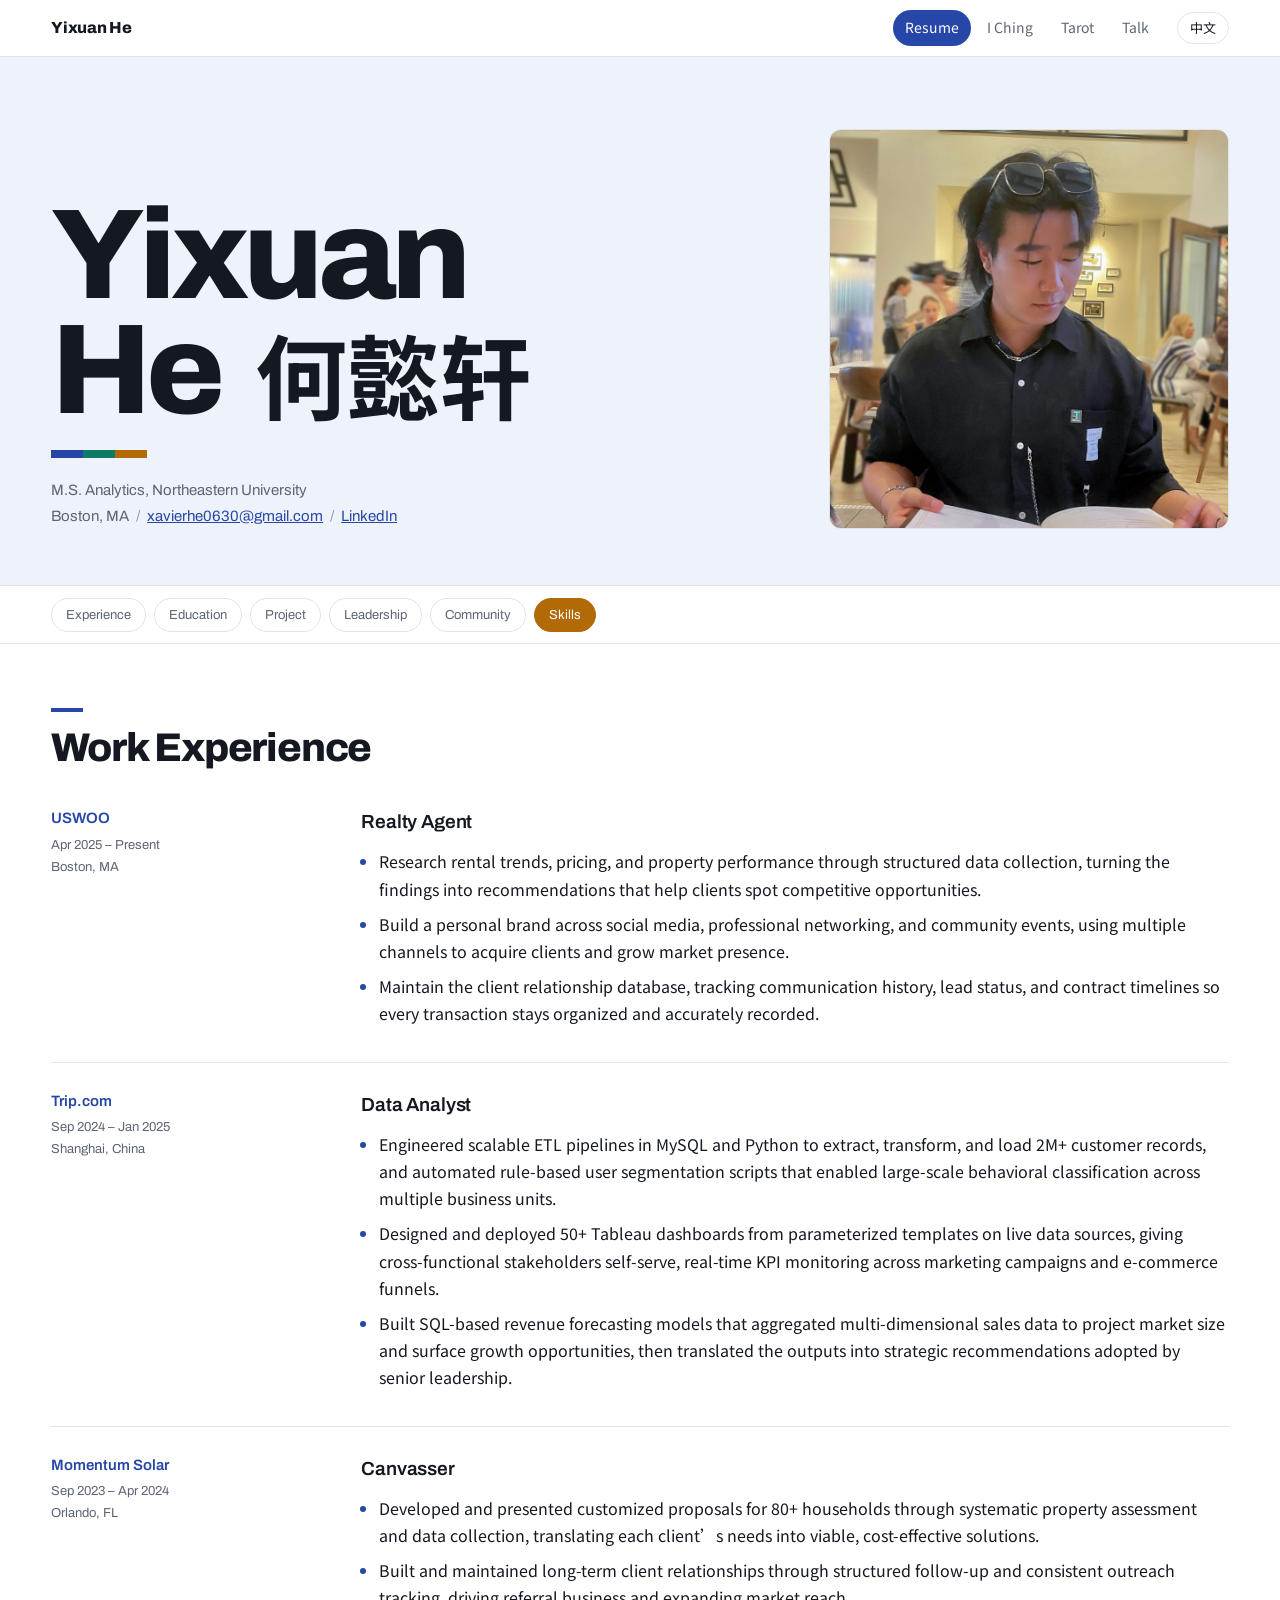
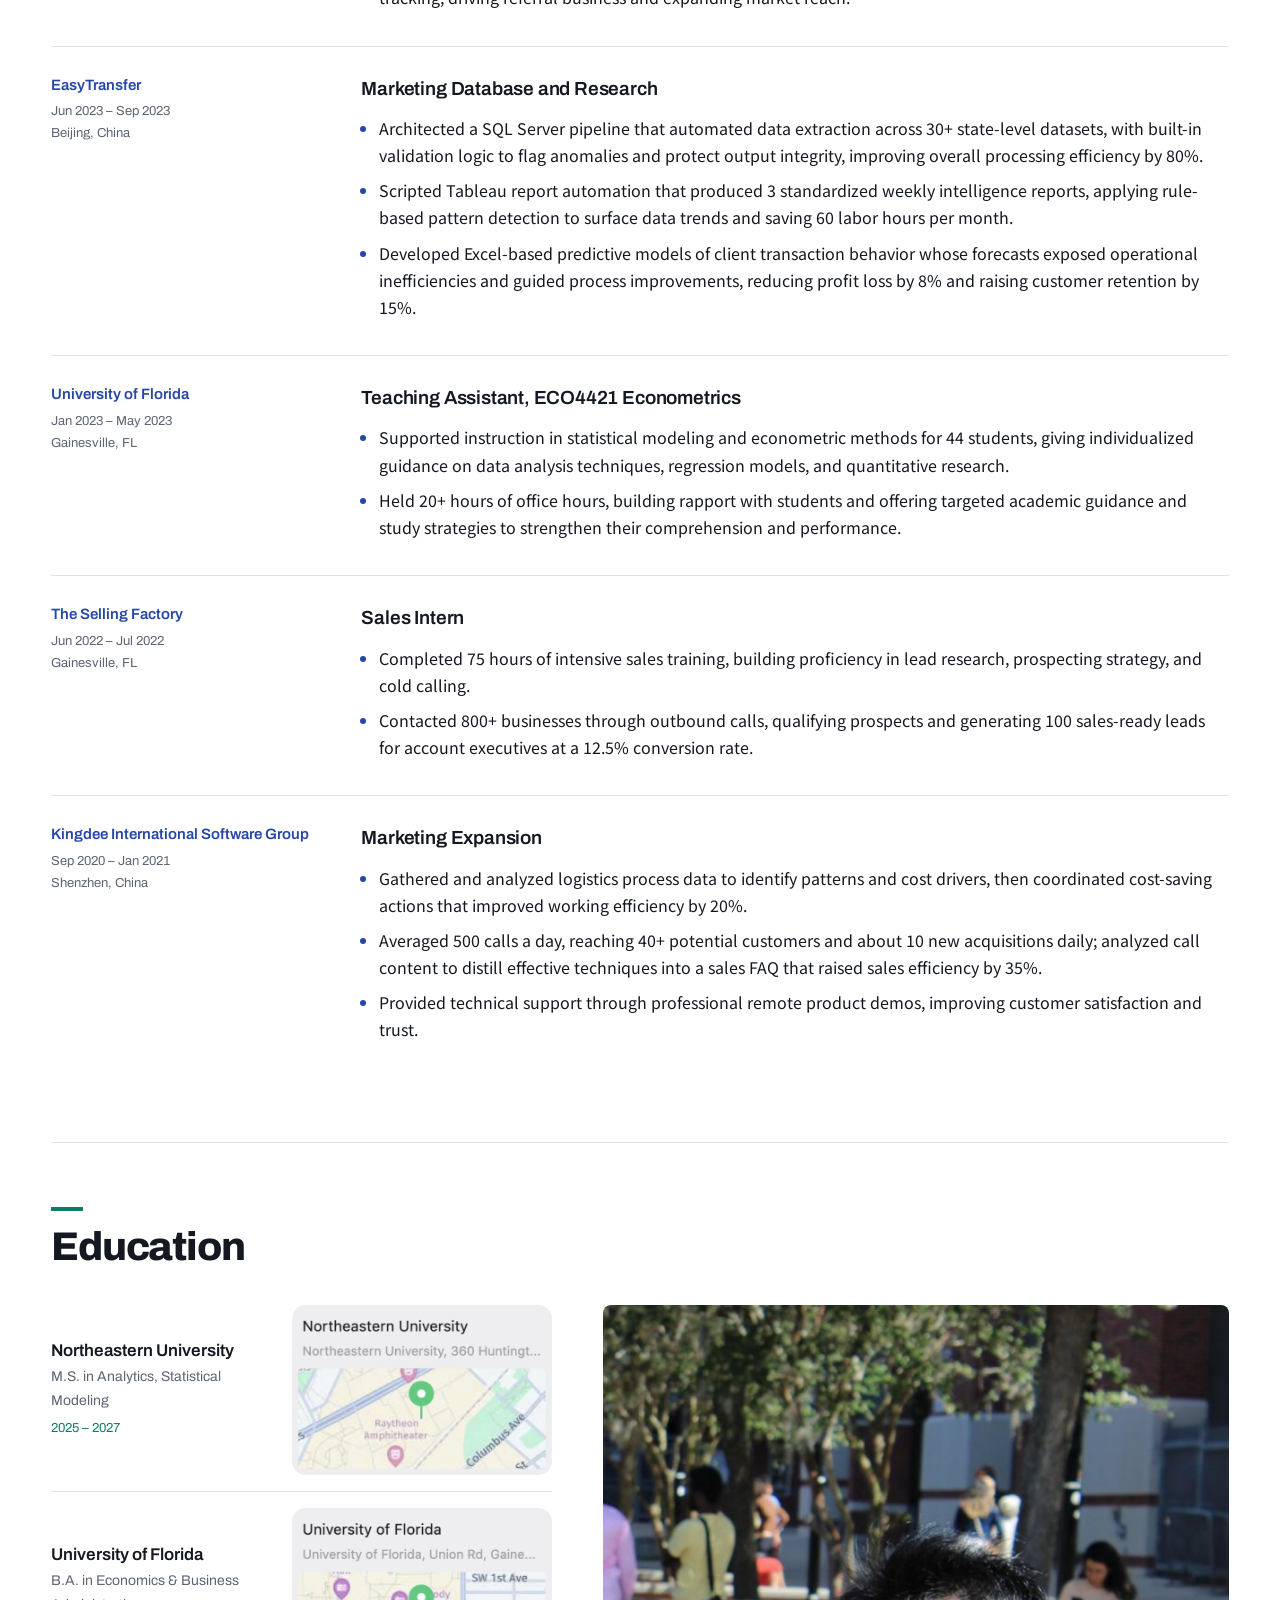
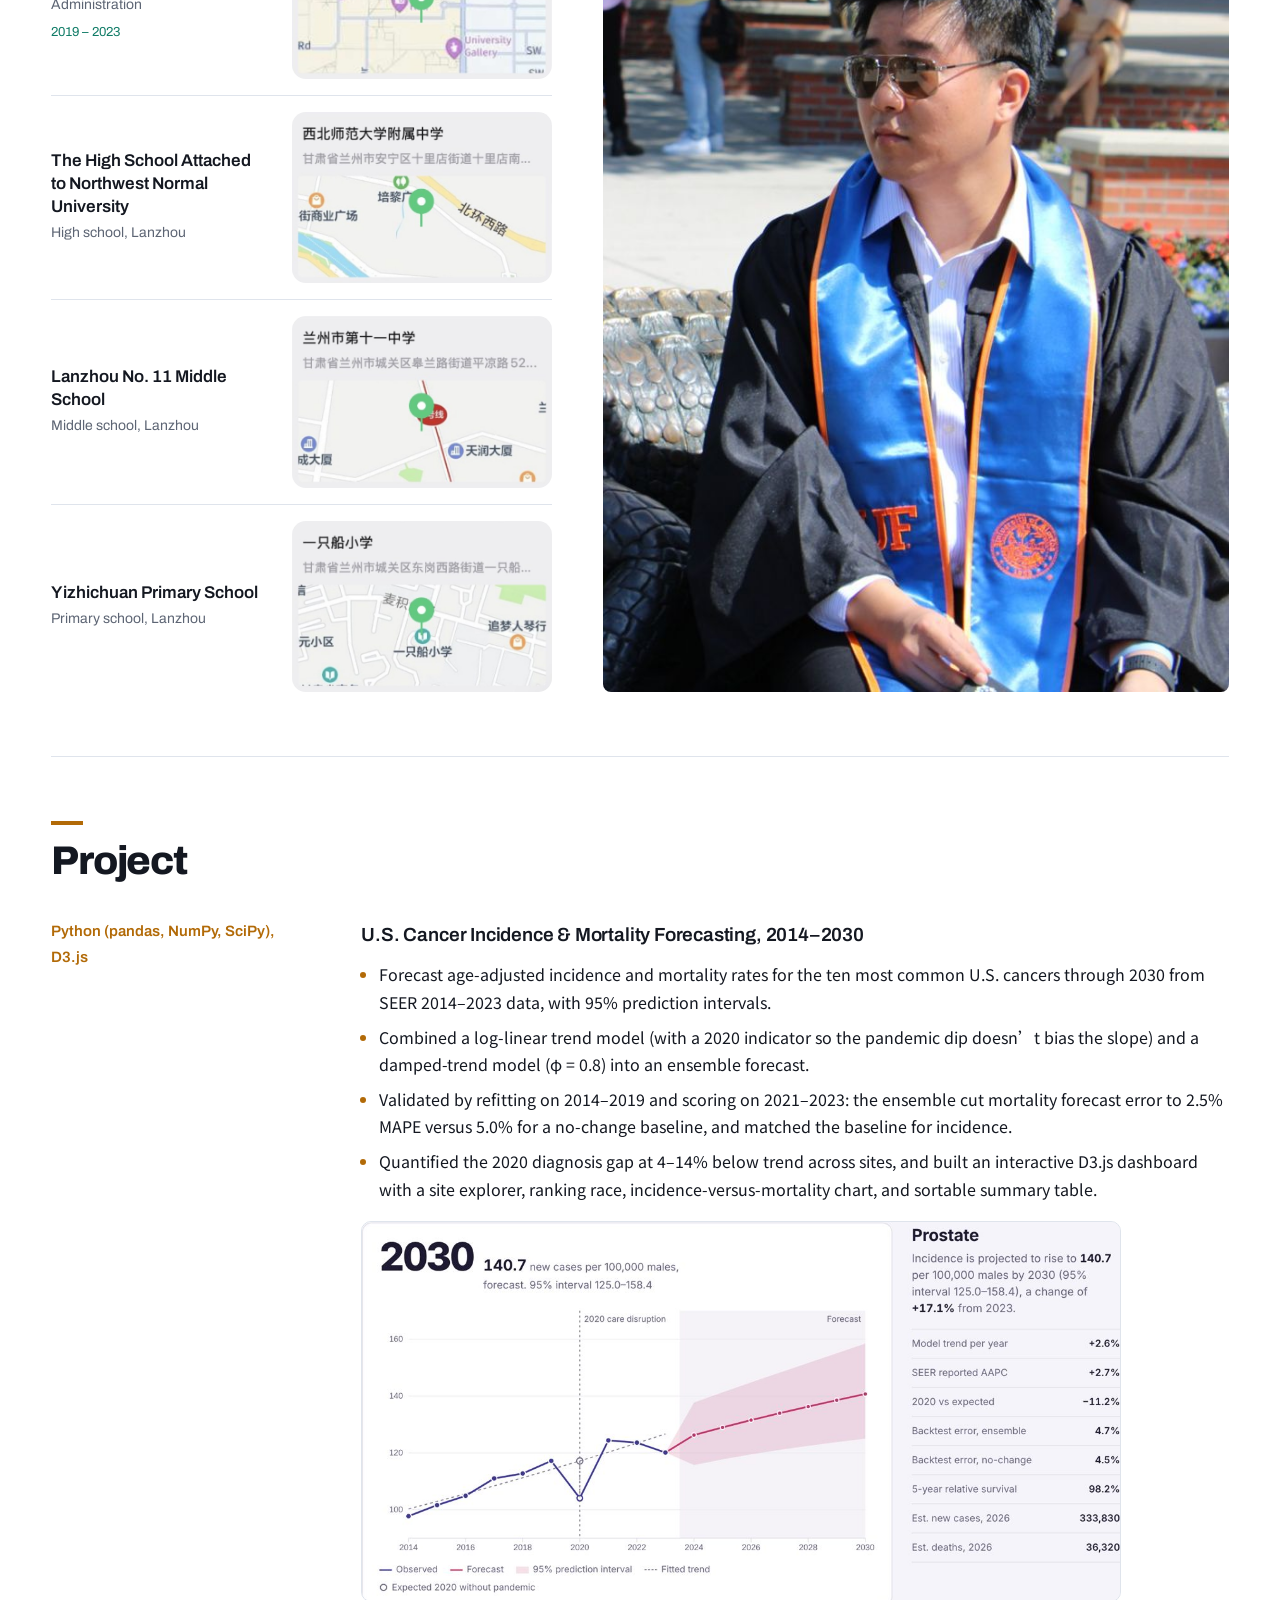
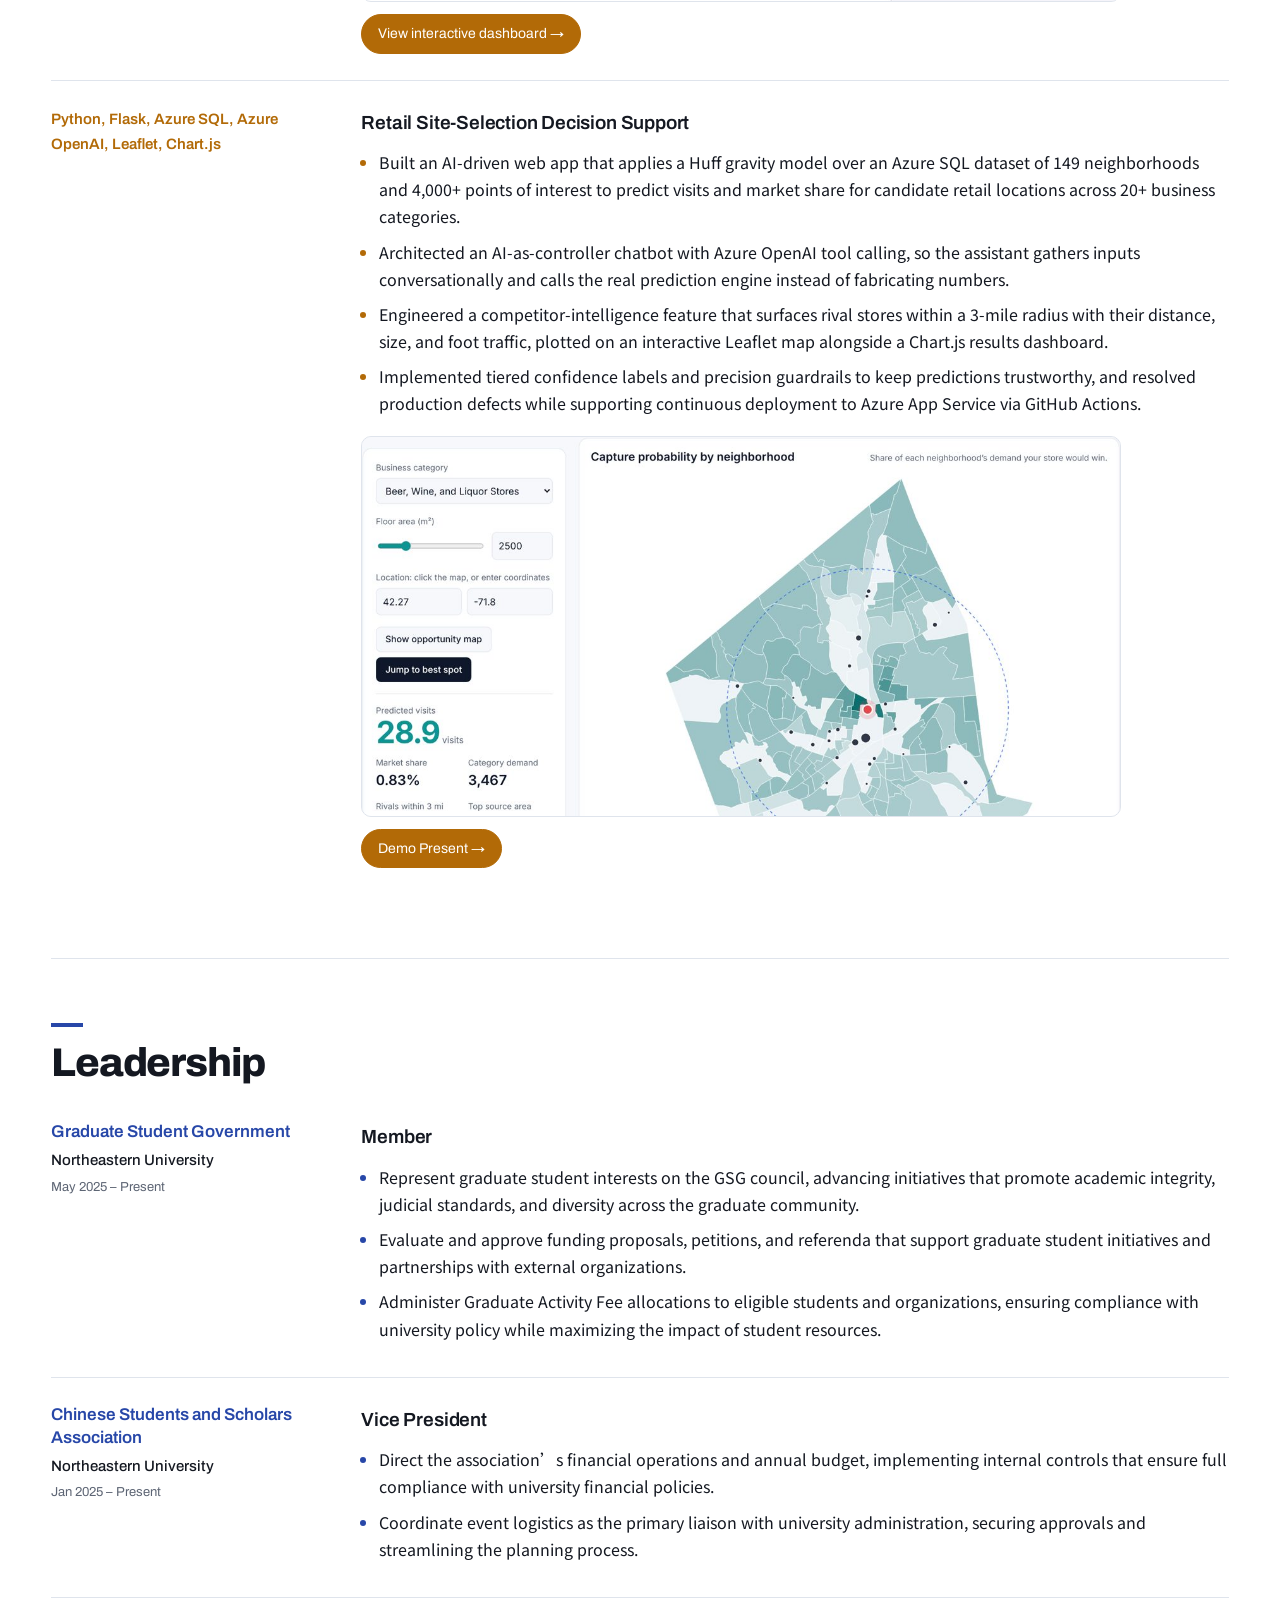
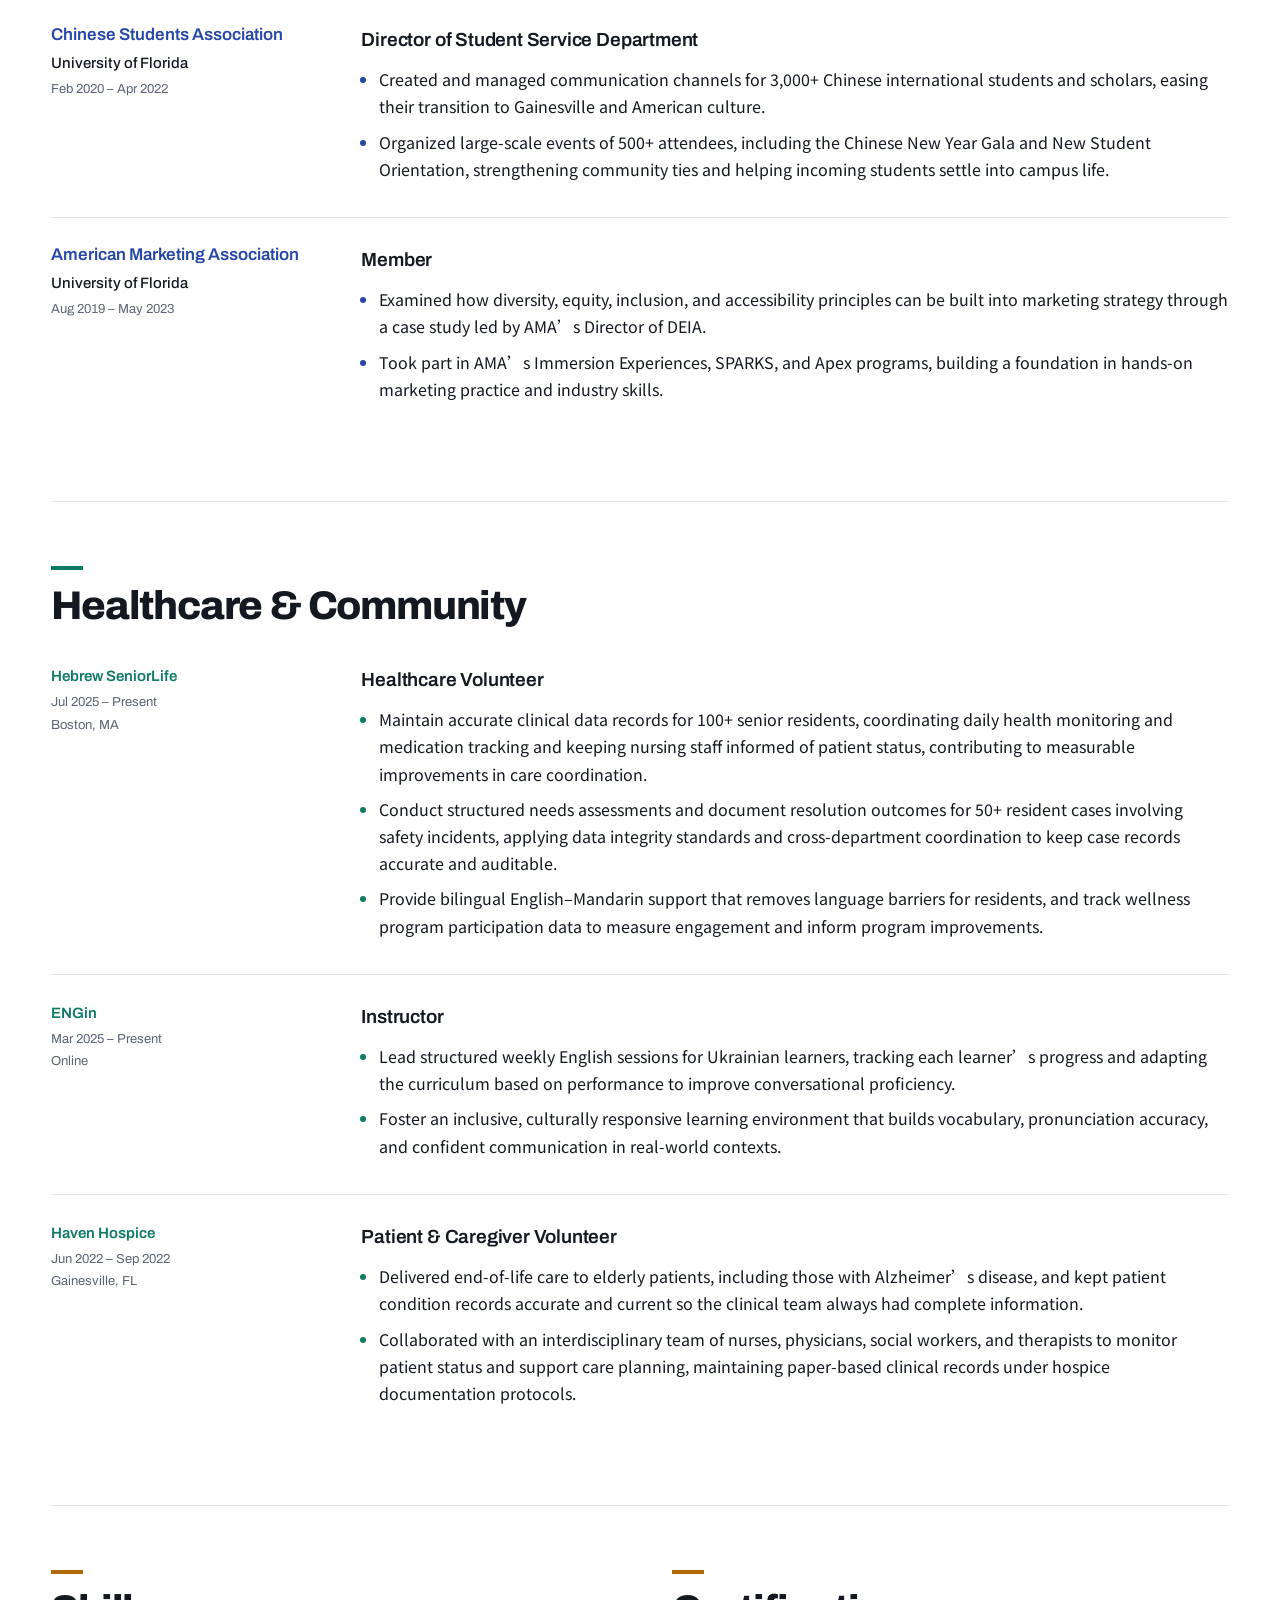
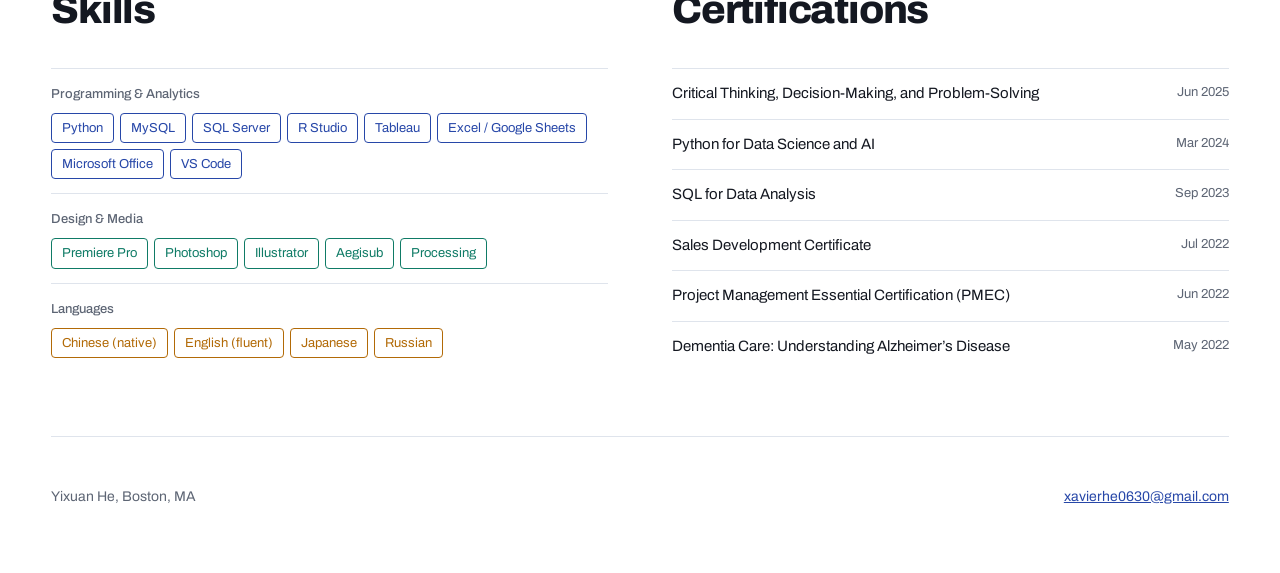
==== commit e401d464: "Update index.html" ====
--- a/index.html
+++ b/index.html
@@ -60,14 +60,13 @@
       </svg>
     </header>
 
-    <section class="p2-sec">
-      <h2 data-en="About the readings">关于问卜</h2>
-      <p class="motto" data-en="Three parts fate, seven parts effort: what happens is up to you.">三分天命七分努力，事在人为</p>
+    <section class="p2-sec p2-motto">
+      <p class="motto" data-en="Do all you can, then leave the rest to God.">尽人事，听天命</p>
     </section>
 
     <section class="p2-sec">
       <h2 data-en="Methods">问卜方式</h2>
-      <p class="lead" data-en="I work with three methods. Each has its strengths and suits different kinds of questions.">我使用三种方法问卜，各有所长，适合的问题也不同。</p>
+      <p class="lead" data-en="I work with three methods. Each has its strengths and suits different kinds of questions.">三种方法问卜，各有所长，适合的问题也不同。</p>
       <div class="svc">
         <article class="method"><svg class="hx" viewBox="0 0 44 44" aria-hidden="true" fill="none" stroke="var(--accent)" stroke-width="2.2"><circle cx="22" cy="22" r="17"/><circle cx="22" cy="22" r="13" stroke-width="1"/><rect x="17" y="17" width="10" height="10"/></svg>
           <h3><span data-en="Liu Yao (Six Lines)">六爻卜卦</span><small>Liù Yáo</small></h3>
@@ -157,17 +156,7 @@
           </tbody>
         </table>
       </div>
-      <p class="mpick" data-en="Not sure which to choose? Pick “Not sure, choose for me” when you book, and I’ll choose based on your question.">不确定选哪一种？预约时选「不确定，请帮我选」，我会根据你的问题来选择。</p>
-    </section>
-
-    <section class="p2-sec">
-      <h2 data-en="Gallery">图录</h2>
-      <p class="lead" data-en="For your Daoist-themed images or photos from readings.">留给你的道家文化图片或问卜现场照片。</p>
-      <div class="p2-imgs">
-        <div class="ph-img"><svg viewBox="0 0 24 24" fill="none" stroke="currentColor" stroke-width="1.5" aria-hidden="true"><rect x="3" y="4" width="18" height="16" rx="2"/><circle cx="9" cy="10" r="2"/><path d="M21 17l-5-5-9 8"/></svg><span data-en="Large image">大图位</span></div>
-        <div class="ph-img"><svg viewBox="0 0 24 24" fill="none" stroke="currentColor" stroke-width="1.5" aria-hidden="true"><rect x="3" y="4" width="18" height="16" rx="2"/><circle cx="9" cy="10" r="2"/><path d="M21 17l-5-5-9 8"/></svg><span data-en="Image">图片位</span></div>
-        <div class="ph-img"><svg viewBox="0 0 24 24" fill="none" stroke="currentColor" stroke-width="1.5" aria-hidden="true"><rect x="3" y="4" width="18" height="16" rx="2"/><circle cx="9" cy="10" r="2"/><path d="M21 17l-5-5-9 8"/></svg><span data-en="Image">图片位</span></div>
-      </div>
+      <p class="mpick" data-en="Not sure which to choose? Pick “Not sure” when you book, and I’ll choose based on your question.">不确定选哪一种？预约时选「不确定」，我会根据你的问题来选择。</p>
     </section>
 
     <section class="p2-sec" id="book-yijing">
--- a/css/site.css
+++ b/css/site.css
@@ -64,6 +64,7 @@
 .p1-band{background:var(--tint);border-bottom:1px solid var(--line)}
 .p1-hero-grid{display:grid;grid-template-columns:1.1fr 1fr;gap:56px;align-items:end;padding-top:72px;padding-bottom:56px}
 .p1-name{font-size:clamp(56px,10vw,128px);line-height:.9;font-weight:800;letter-spacing:-.045em;margin:0;color:var(--ink)}
+.p1-name .name-zh{font-family:"Noto Sans SC","PingFang SC",sans-serif;font-weight:700;font-size:.72em;letter-spacing:0;margin-left:.18em;white-space:nowrap}
 .p1-name::after{content:"";display:block;width:96px;height:8px;margin-top:22px;background:linear-gradient(90deg,var(--c1) 0 33.3%,var(--c2) 33.3% 66.6%,var(--c3) 66.6%)}
 .p1-meta{margin:20px 0 0;color:var(--muted);font-size:15px}
 .p1-meta a{color:var(--c1)}
@@ -159,6 +160,7 @@
   .p1-name{font-size:34px;line-height:1.1}
   .p1-name br{display:none}
   .p1-name::after{width:60px;height:4px;margin-top:8px}
+  .p1-name .name-zh{font-size:.8em}
   .p1-meta{font-size:11px;margin-top:6px}
   .wrap{max-width:none;padding:0}
   .sec{padding:10px 0;border:0}
@@ -205,7 +207,8 @@
 .p2-sec h2{font-family:"Ma Shan Zheng","Noto Serif SC",serif;font-weight:400;font-size:44px;margin:0 0 8px;line-height:1.2}
 html[data-lang="en"] .p2-sec h2{font-family:"Noto Serif SC",serif;font-weight:600;font-size:34px}
 .p2-sec .lead{color:var(--muted);margin:0 0 36px;max-width:60ch}
-.motto{margin:8px 0 0;font-family:"Ma Shan Zheng","Noto Serif SC",serif;font-size:clamp(28px,4vw,44px);line-height:1.4;color:var(--ink)}
+.p2-motto{padding:96px 0}
+.motto{margin:0 auto;text-align:center;font-family:"Ma Shan Zheng","Noto Serif SC",serif;font-size:clamp(28px,4vw,44px);line-height:1.4;color:var(--ink)}
 html[data-lang="en"] .motto{font-family:"Noto Serif SC",serif;font-size:clamp(22px,3vw,30px)}
 .p2-about{display:grid;grid-template-columns:1.2fr 1fr;gap:40px;align-items:stretch}
 .p2-about .ph{padding:24px;line-height:2}
